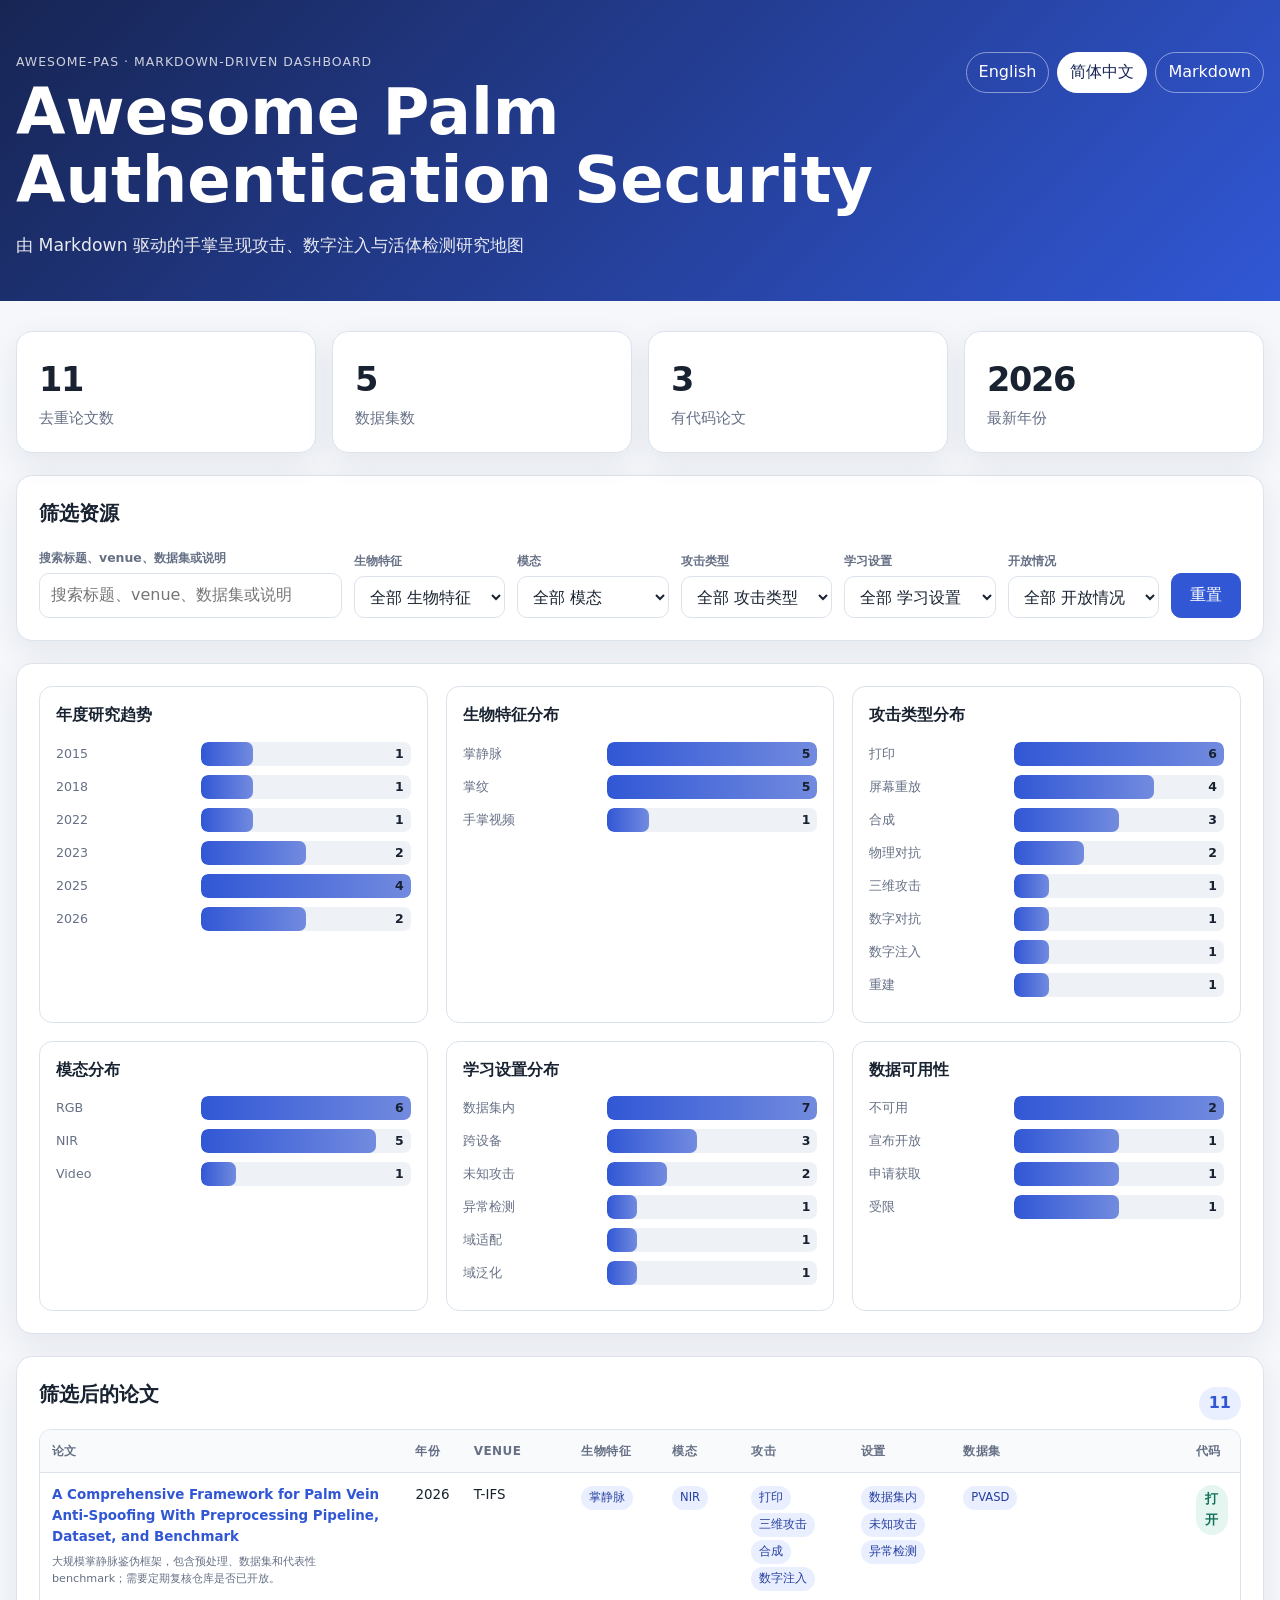
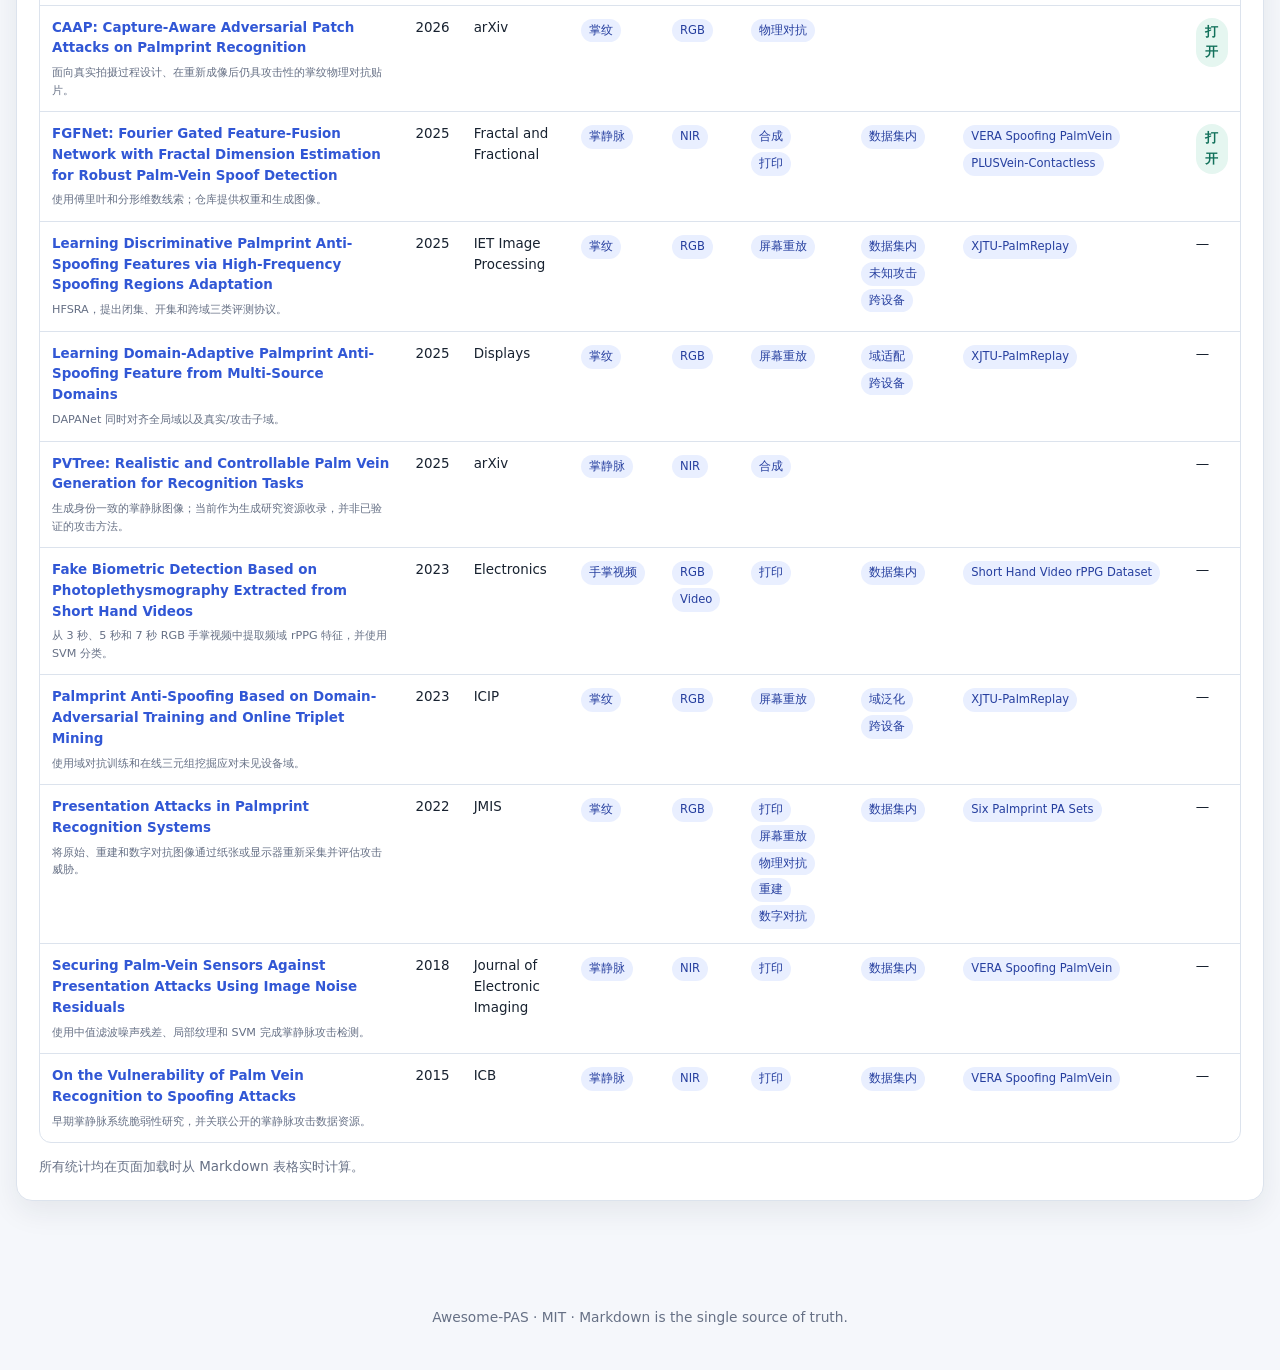
==== index.zh.html @ 5b6b5fd0 "init" ====
<!doctype html>
<html lang="zh-CN">
<head>
  <meta charset="utf-8">
  <meta name="viewport" content="width=device-width, initial-scale=1">
  <meta name="description" content="Awesome Palm Authentication Security insights dashboard">
  <title>Awesome Palm Authentication Security</title>
  <link rel="stylesheet" href="assets/style.css">
</head>
<body>
  <header class="site-header">
    <div class="container header-grid">
      <div>
        <p class="eyebrow">Awesome-PAS · Markdown-driven dashboard</p>
        <h1 id="site-title">Awesome Palm Authentication Security</h1>
        <p class="subtitle" id="site-subtitle"></p>
      </div>
      <nav class="lang-switch" aria-label="Language">
        <a href="index.html" class="">English</a>
        <a href="index.zh.html" class="active">简体中文</a>
        <a href="README.zh-CN.md">Markdown</a>
      </nav>
    </div>
  </header>

  <main class="container">
    <section id="loading" class="loading"><span id="loading-message">Loading…</span></section>
    <div id="dashboard" hidden>
      <section class="summary-grid" aria-label="Summary">
        <article class="stat-card"><span class="stat-value" id="count-papers">0</span><span class="stat-label" id="label-papers"></span></article>
        <article class="stat-card"><span class="stat-value" id="count-datasets">0</span><span class="stat-label" id="label-datasets"></span></article>
        <article class="stat-card"><span class="stat-value" id="count-code">0</span><span class="stat-label" id="label-code"></span></article>
        <article class="stat-card"><span class="stat-value" id="count-latest">—</span><span class="stat-label" id="label-latest"></span></article>
      </section>

      <section class="panel">
        <h2 id="filters-title"></h2>
        <div class="filters">
          <div class="field search-field"><label id="search-label" for="search"></label><input id="search" type="search"></div>
          <div class="field"><label id="trait-label" for="filter-trait"></label><select id="filter-trait"></select></div>
          <div class="field"><label id="modality-label" for="filter-modality"></label><select id="filter-modality"></select></div>
          <div class="field"><label id="attack-label" for="filter-attack"></label><select id="filter-attack"></select></div>
          <div class="field"><label id="setting-label" for="filter-setting"></label><select id="filter-setting"></select></div>
          <div class="field"><label id="availability-label" for="filter-availability"></label><select id="filter-availability"></select></div>
          <button type="button" id="reset-button"></button>
        </div>
      </section>

      <section class="panel">
        <div class="charts-grid">
          <article class="chart-card"><h3 id="year-chart-title"></h3><div id="chart-year"></div></article>
          <article class="chart-card"><h3 id="trait-chart-title"></h3><div id="chart-trait"></div></article>
          <article class="chart-card"><h3 id="attack-chart-title"></h3><div id="chart-attack"></div></article>
          <article class="chart-card"><h3 id="modality-chart-title"></h3><div id="chart-modality"></div></article>
          <article class="chart-card"><h3 id="setting-chart-title"></h3><div id="chart-setting"></div></article>
          <article class="chart-card"><h3 id="access-chart-title"></h3><div id="chart-access"></div></article>
        </div>
      </section>

      <section class="panel">
        <div class="results-heading"><h2 id="results-title"></h2><span class="count-badge" id="results-count">0</span></div>
        <div class="table-wrap">
          <table>
            <thead><tr>
              <th>论文</th><th>年份</th><th>Venue</th><th>生物特征</th><th>模态</th><th>攻击</th><th>设置</th><th>数据集</th><th>代码</th>
            </tr></thead>
            <tbody id="results-body"></tbody>
          </table>
        </div>
        <p class="note" id="markdown-note"></p>
      </section>
    </div>
  </main>

  <footer class="site-footer"><div class="container">Awesome-PAS · MIT · Markdown is the single source of truth.</div></footer>
  <script>window.AWESOME_PAS_LANG = "zh";</script>
  <script src="assets/config.js"></script>
  <script src="assets/markdown-parser.js"></script>
  <script src="assets/i18n.js"></script>
  <script src="assets/charts.js"></script>
  <script src="assets/app.js"></script>
</body>
</html>
---- assets/style.css ----
:root {
  --bg: #f5f7fb;
  --panel: #ffffff;
  --ink: #182230;
  --muted: #667085;
  --border: #dce3ed;
  --accent: #3157d5;
  --accent-soft: #e9efff;
  --success: #12715b;
  --shadow: 0 10px 30px rgba(24, 34, 48, 0.08);
}

* { box-sizing: border-box; }
body { margin: 0; background: var(--bg); color: var(--ink); font-family: Inter, ui-sans-serif, system-ui, -apple-system, BlinkMacSystemFont, "Segoe UI", "Noto Sans SC", sans-serif; line-height: 1.55; }
a { color: var(--accent); text-decoration: none; }
a:hover { text-decoration: underline; }
.container { width: min(1440px, calc(100% - 32px)); margin: 0 auto; }
.site-header { background: linear-gradient(135deg, #172554, #3157d5); color: white; padding: 52px 0 42px; }
.header-grid { display: flex; justify-content: space-between; gap: 24px; align-items: flex-start; }
.eyebrow { margin: 0 0 8px; opacity: .78; letter-spacing: .08em; text-transform: uppercase; font-size: .78rem; }
h1 { margin: 0; font-size: clamp(2rem, 5vw, 4rem); line-height: 1.05; max-width: 900px; }
.subtitle { margin: 18px 0 0; max-width: 820px; font-size: 1.08rem; opacity: .9; }
.lang-switch { display: flex; gap: 8px; flex-wrap: wrap; }
.lang-switch a { color: white; border: 1px solid rgba(255,255,255,.45); padding: 7px 12px; border-radius: 999px; }
.lang-switch a.active { background: white; color: #172554; }
main { padding: 30px 0 60px; }
.loading { background: var(--panel); border: 1px solid var(--border); border-radius: 16px; padding: 24px; box-shadow: var(--shadow); }
.loading.error { border-color: #f0a9a9; color: #8b1e1e; }
.summary-grid { display: grid; grid-template-columns: repeat(4, minmax(0, 1fr)); gap: 16px; margin-bottom: 22px; }
.stat-card, .panel { background: var(--panel); border: 1px solid var(--border); border-radius: 16px; box-shadow: var(--shadow); }
.stat-card { padding: 22px; }
.stat-value { display: block; font-size: 2.1rem; font-weight: 750; letter-spacing: -.04em; }
.stat-label { color: var(--muted); font-size: .92rem; }
.panel { padding: 22px; margin-bottom: 22px; }
.panel h2 { margin: 0 0 18px; font-size: 1.28rem; }
.filters { display: grid; grid-template-columns: 2fr repeat(5, minmax(130px, 1fr)) auto; gap: 12px; align-items: end; }
.field label { display: block; font-size: .78rem; color: var(--muted); margin-bottom: 6px; font-weight: 650; }
input, select, button { width: 100%; min-height: 42px; border: 1px solid var(--border); border-radius: 10px; background: white; color: var(--ink); padding: 9px 11px; font: inherit; }
button { cursor: pointer; width: auto; background: var(--accent); color: white; border-color: var(--accent); padding-inline: 18px; }
button:hover { filter: brightness(.95); }
.charts-grid { display: grid; grid-template-columns: repeat(3, minmax(0, 1fr)); gap: 18px; }
.chart-card { border: 1px solid var(--border); border-radius: 13px; padding: 16px; min-height: 240px; }
.chart-card h3 { margin: 0 0 14px; font-size: .98rem; }
.bar-row { display: grid; grid-template-columns: minmax(90px, 38%) 1fr; gap: 10px; align-items: center; margin: 9px 0; }
.bar-label { font-size: .79rem; color: var(--muted); overflow: hidden; text-overflow: ellipsis; white-space: nowrap; }
.bar-track { height: 24px; background: #eef2f7; border-radius: 7px; position: relative; overflow: hidden; }
.bar-fill { height: 100%; border-radius: inherit; background: linear-gradient(90deg, #3157d5, #728bdf); }
.bar-count { position: absolute; right: 7px; top: 2px; font-size: .78rem; font-weight: 700; color: var(--ink); }
.results-heading { display: flex; align-items: center; justify-content: space-between; gap: 16px; }
.count-badge { background: var(--accent-soft); color: var(--accent); font-weight: 750; padding: 4px 10px; border-radius: 999px; }
.table-wrap { overflow-x: auto; border: 1px solid var(--border); border-radius: 12px; }
table { border-collapse: collapse; width: 100%; min-width: 1160px; }
th, td { border-bottom: 1px solid var(--border); padding: 12px; vertical-align: top; text-align: left; font-size: .84rem; }
th { background: #f8fafc; color: var(--muted); font-size: .75rem; text-transform: uppercase; letter-spacing: .04em; position: sticky; top: 0; }
tr:last-child td { border-bottom: 0; }
.paper-title { min-width: 310px; font-weight: 650; }
.paper-title small { display: block; color: var(--muted); font-weight: 400; margin-top: 5px; }
.chip { display: inline-block; background: var(--accent-soft); color: #263f9f; border-radius: 999px; padding: 3px 8px; margin: 1px 3px 2px 0; white-space: nowrap; font-size: .72rem; }
.code-link { display: inline-block; background: #e5f6f0; color: var(--success); padding: 4px 9px; border-radius: 999px; font-weight: 700; }
.empty { text-align: center; padding: 36px; color: var(--muted); }
.note { color: var(--muted); font-size: .84rem; margin: 14px 0 0; }
.site-footer { color: var(--muted); padding: 24px 0 42px; text-align: center; font-size: .86rem; }

@media (max-width: 1100px) {
  .summary-grid { grid-template-columns: repeat(2, 1fr); }
  .filters { grid-template-columns: repeat(3, 1fr); }
  .field.search-field { grid-column: 1 / -1; }
  .charts-grid { grid-template-columns: repeat(2, 1fr); }
}
@media (max-width: 700px) {
  .container { width: min(100% - 20px, 1440px); }
  .header-grid { flex-direction: column; }
  .summary-grid, .charts-grid, .filters { grid-template-columns: 1fr; }
  .panel { padding: 15px; }
}
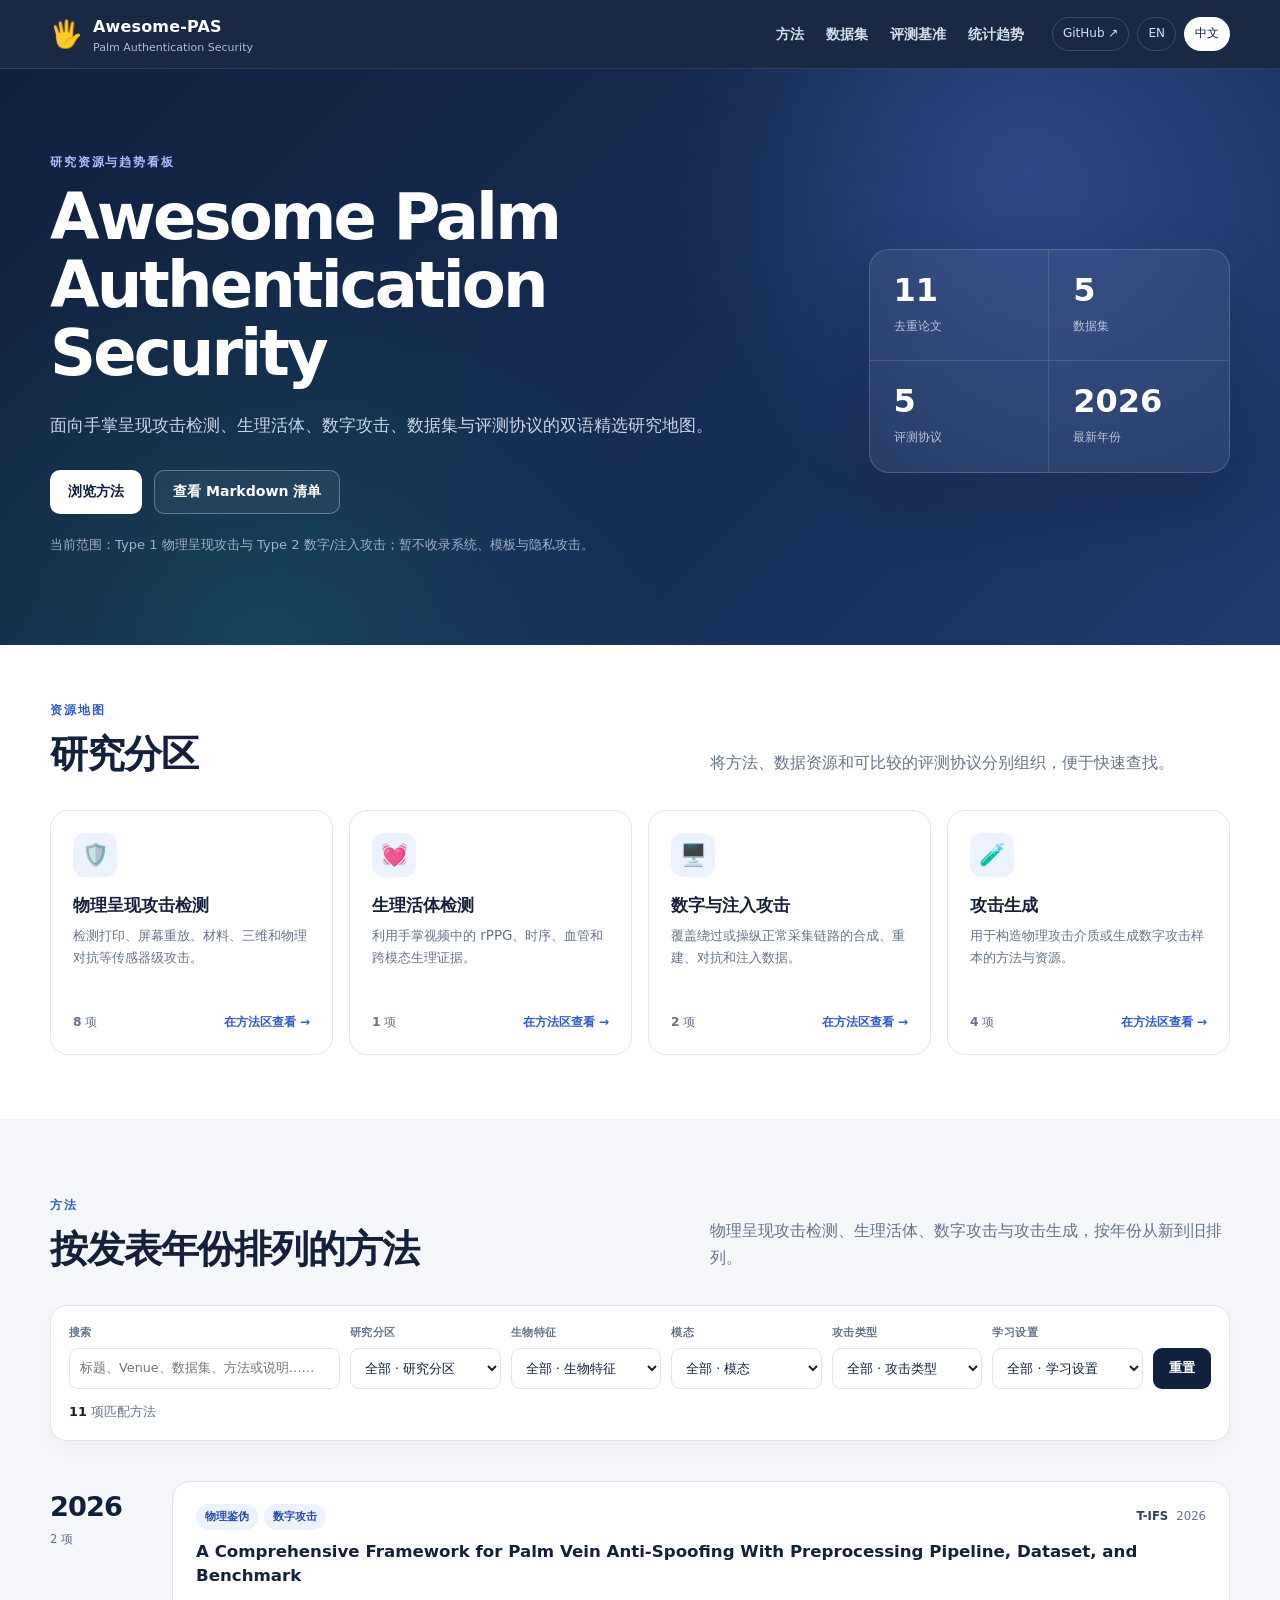
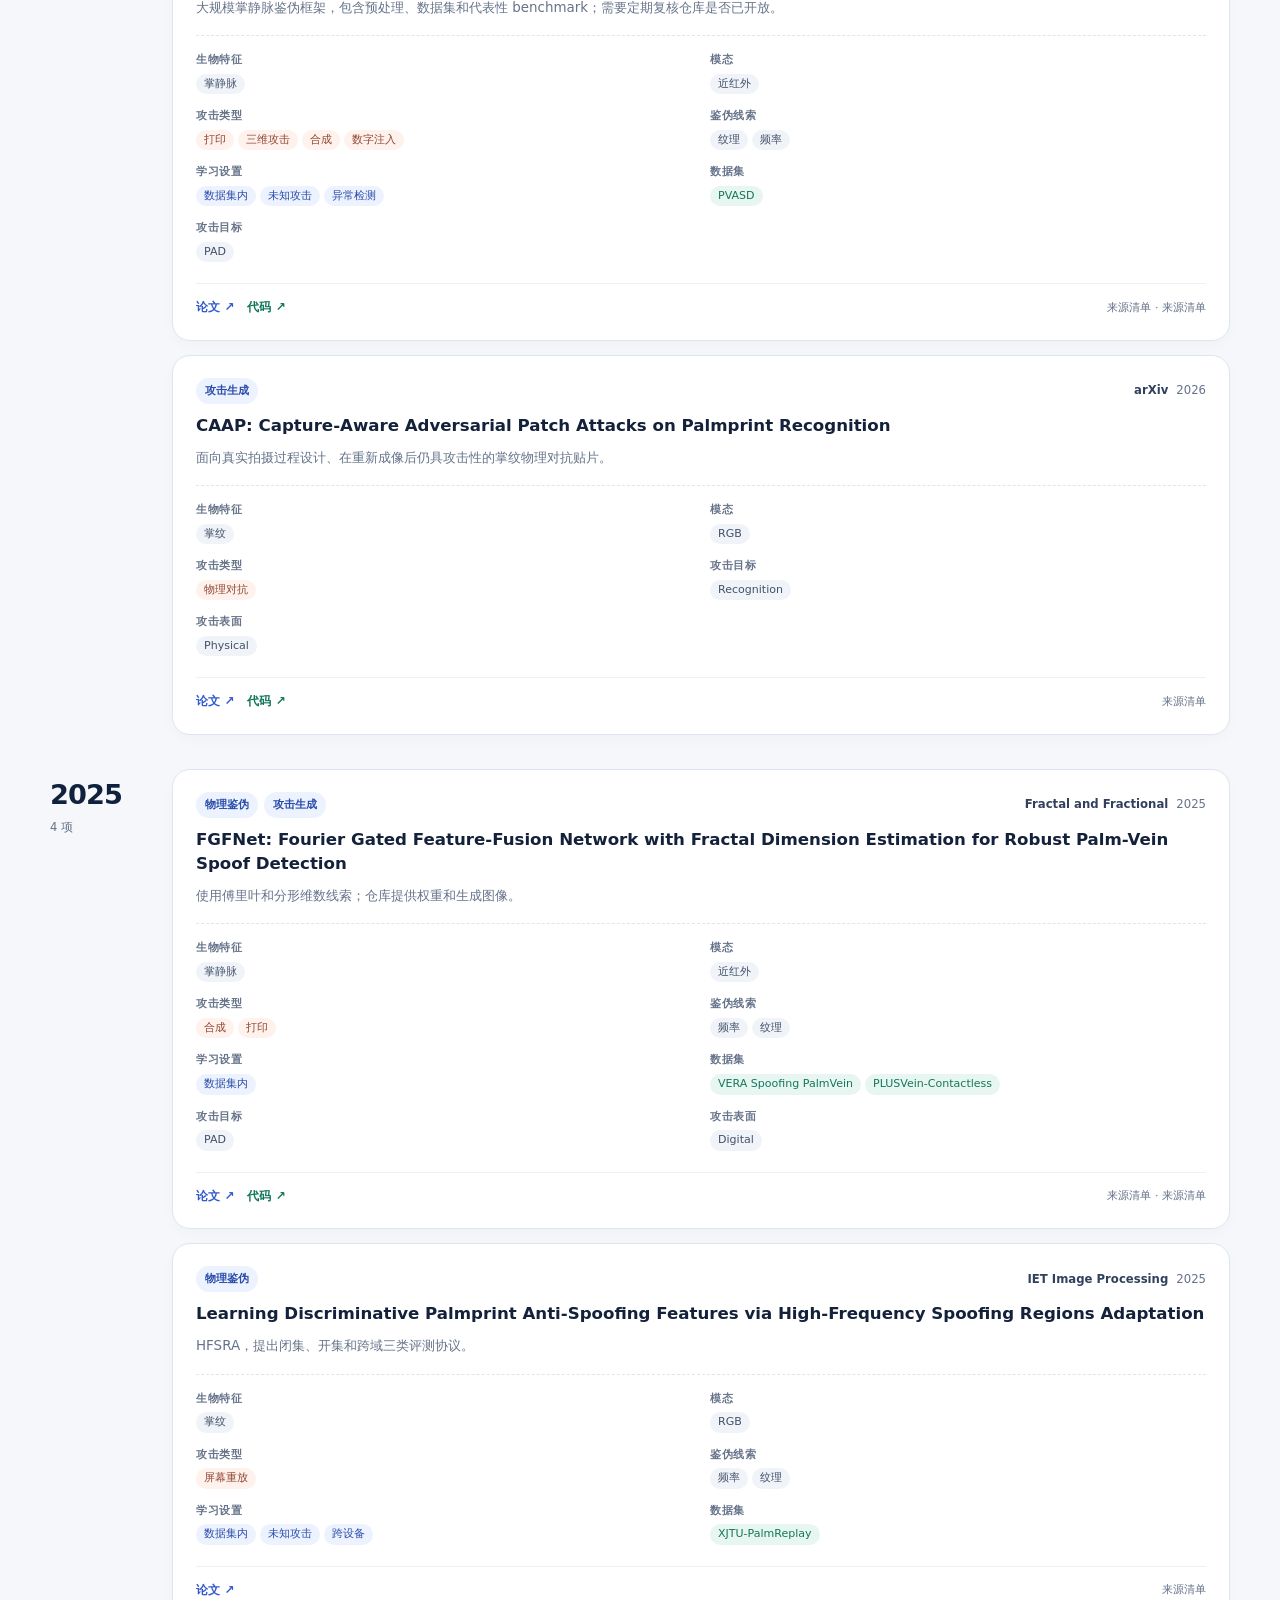
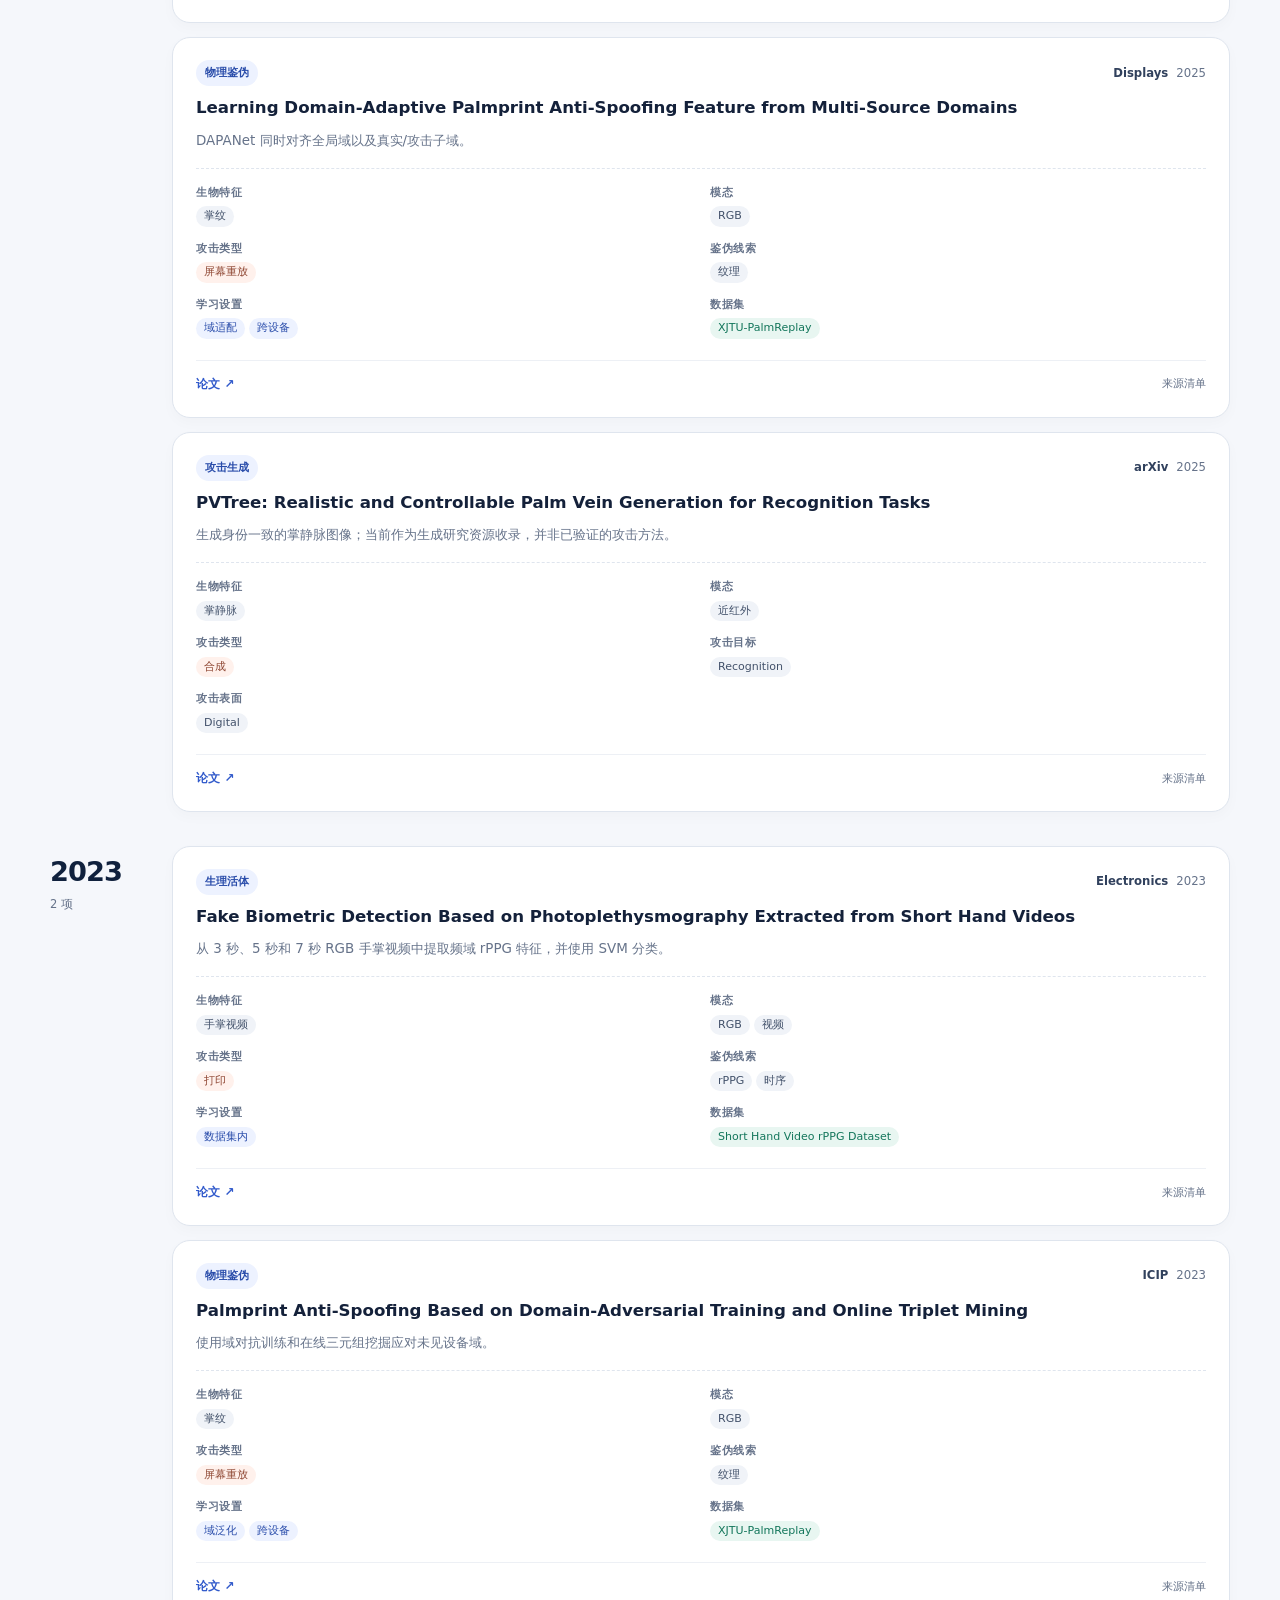
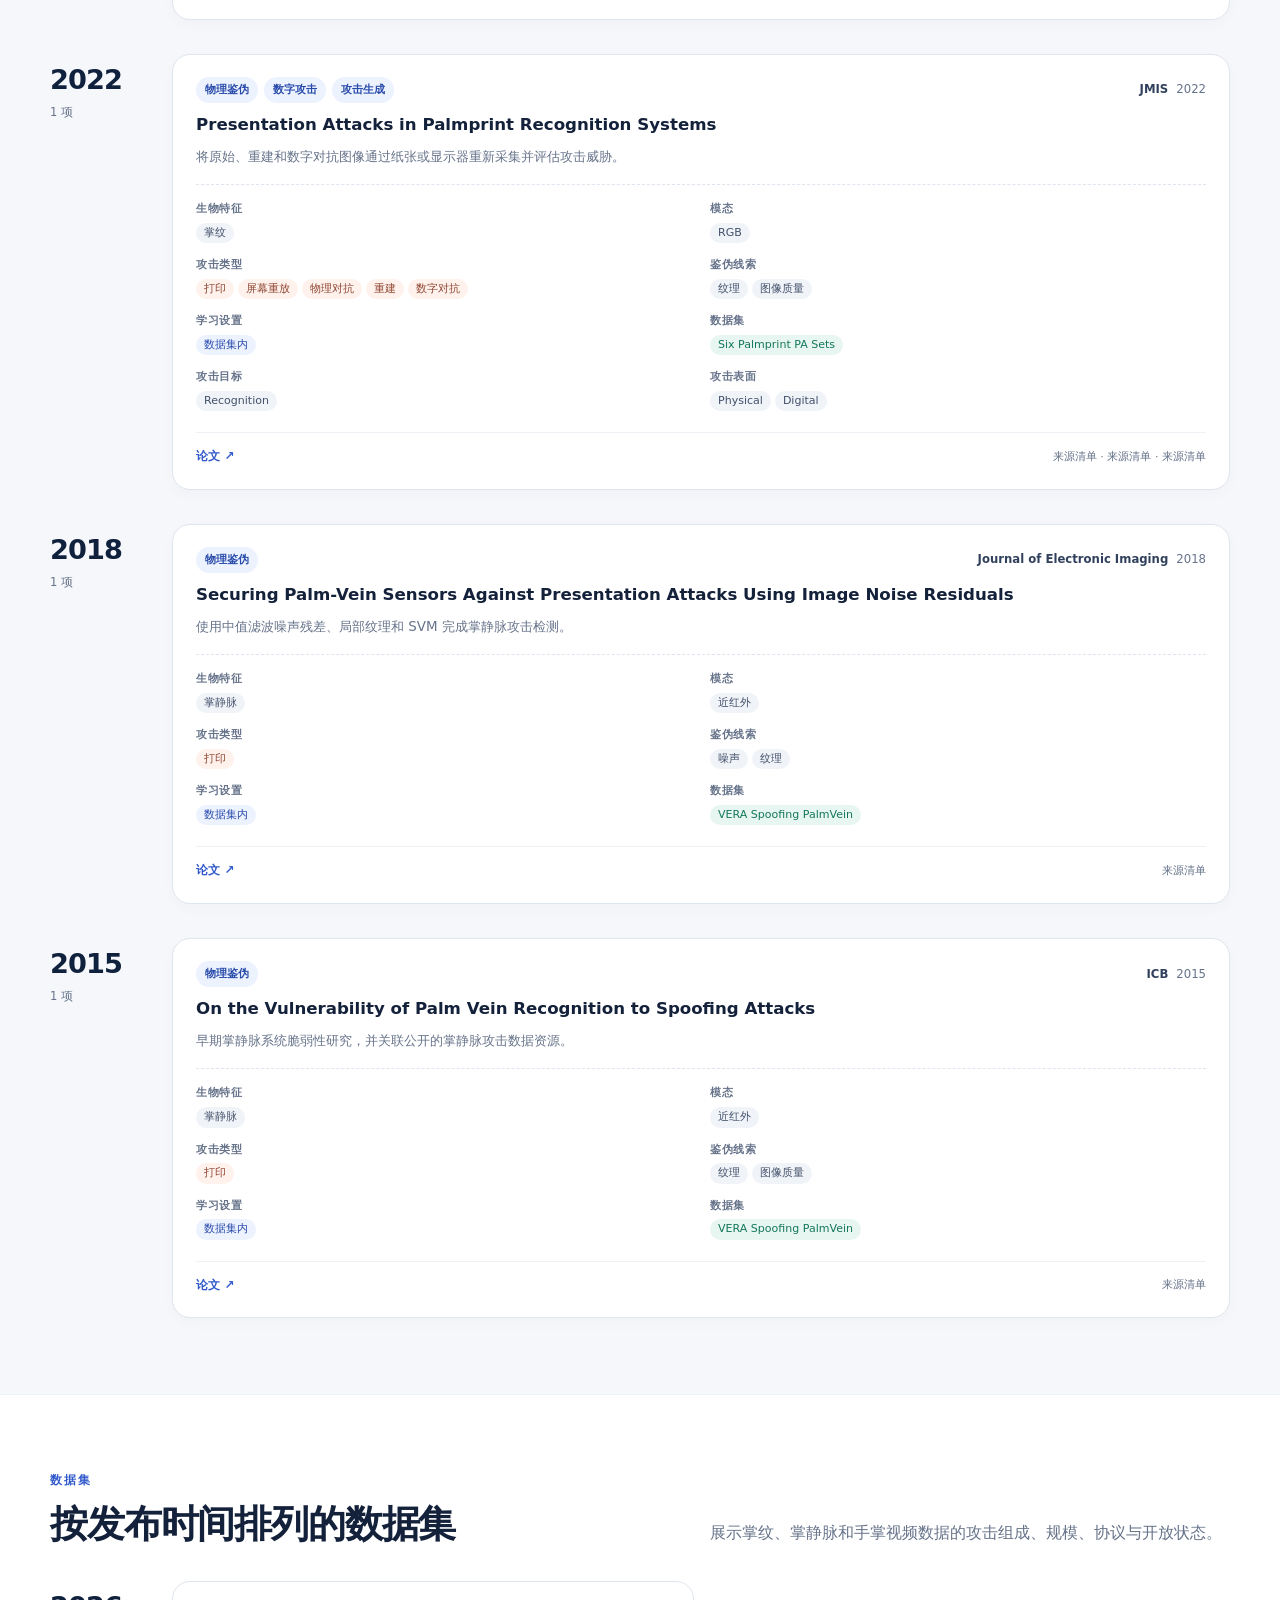
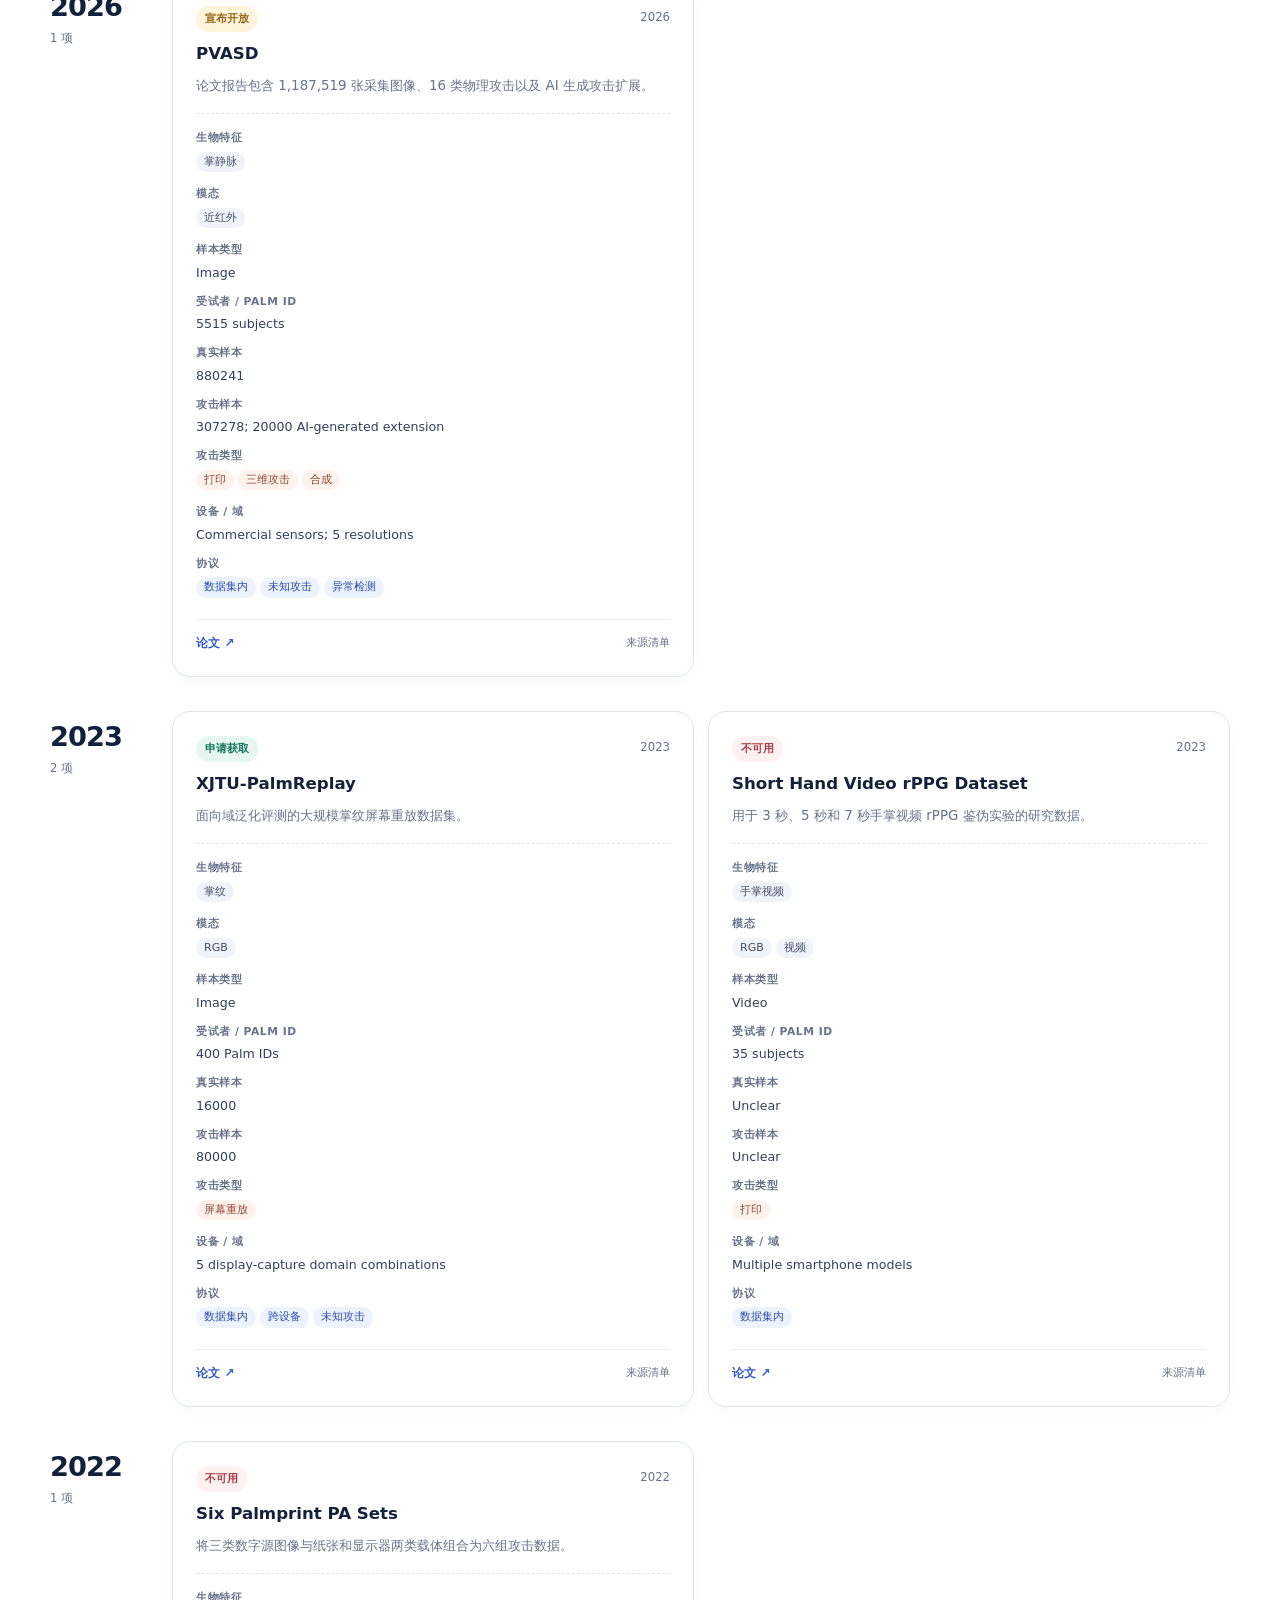
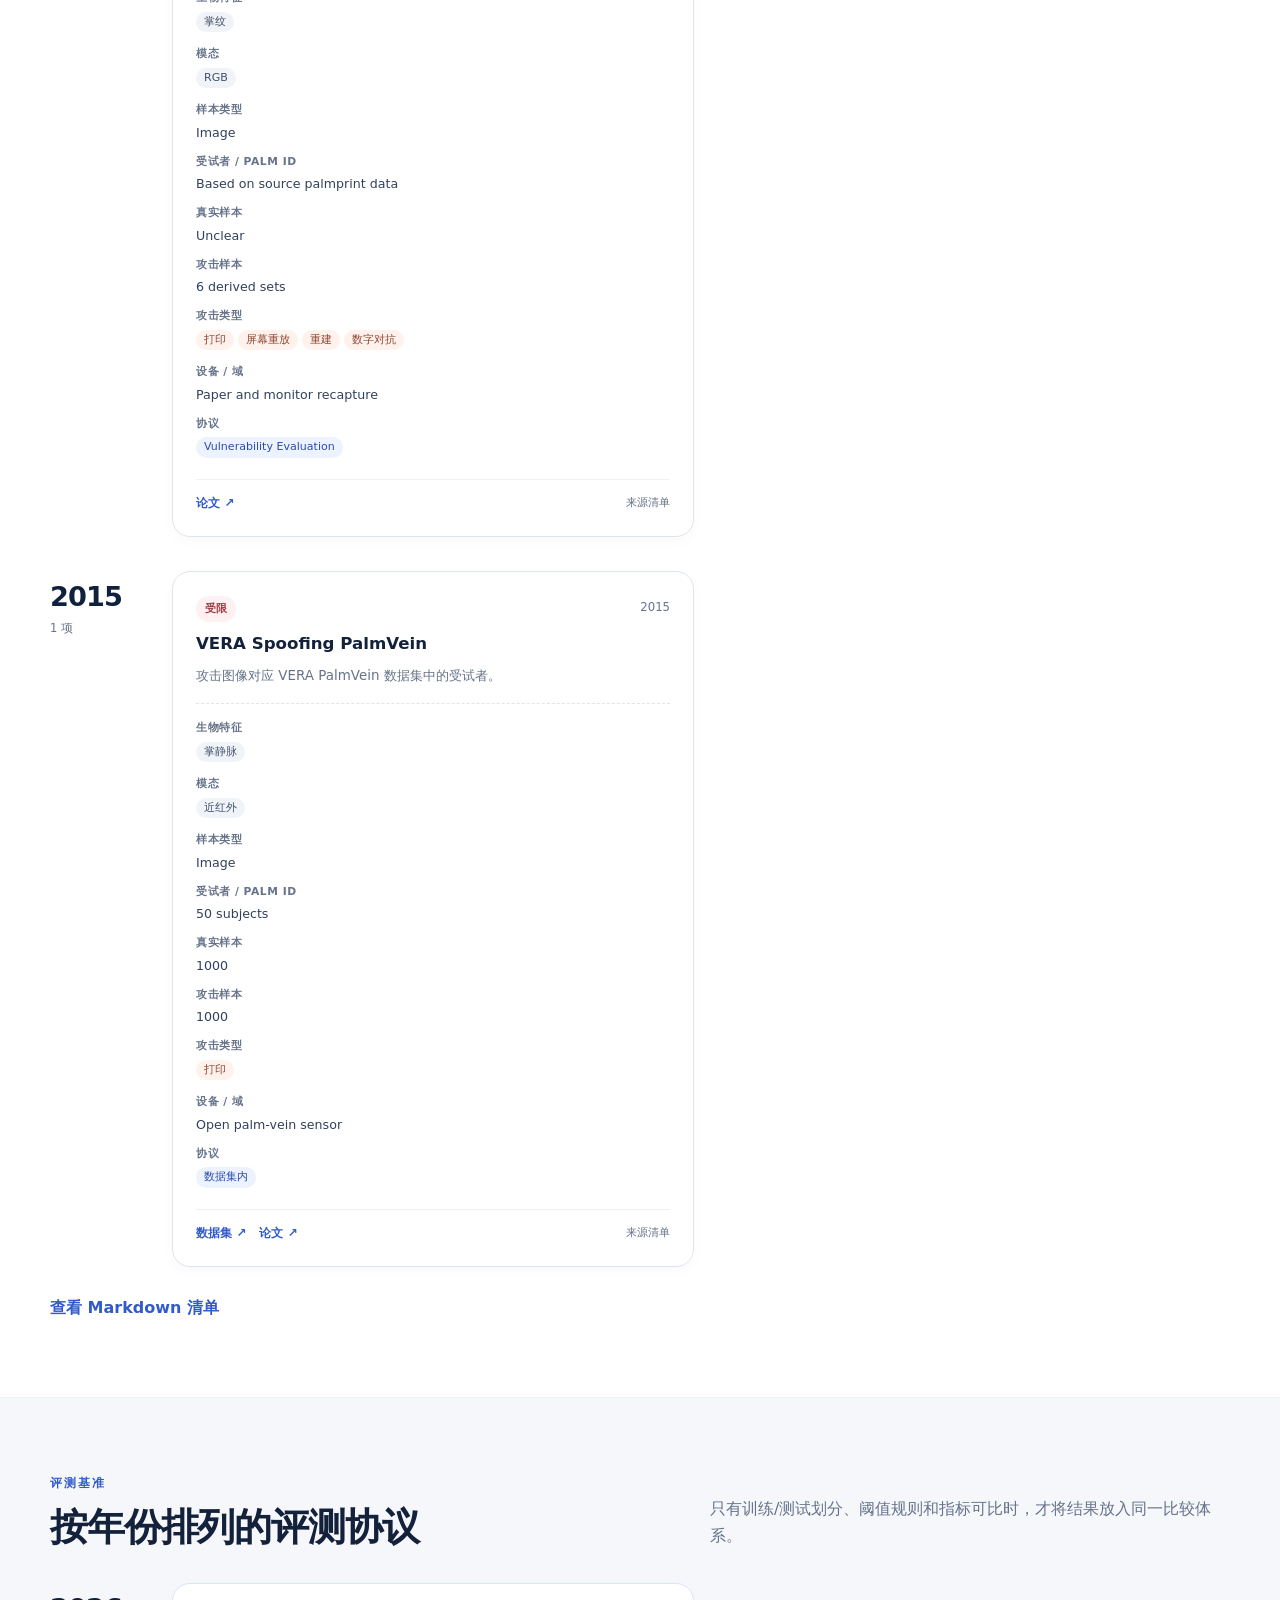
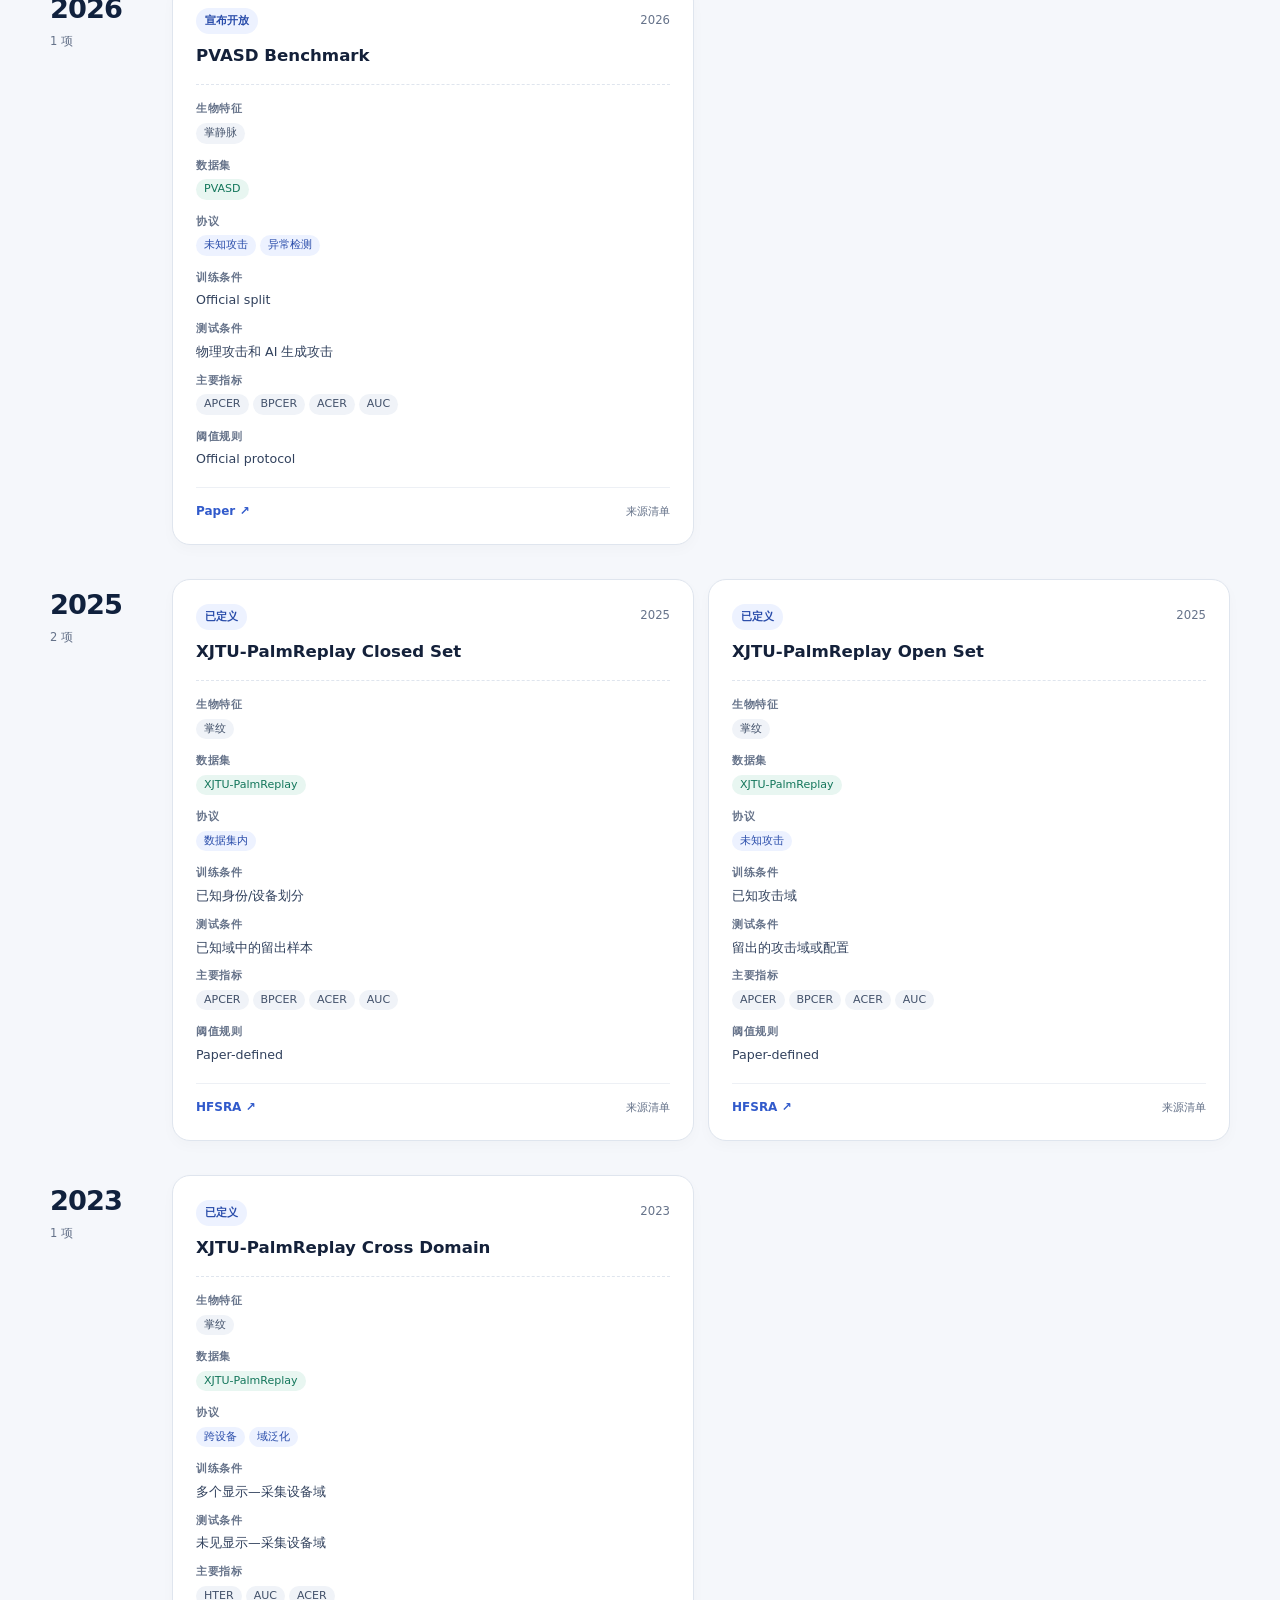
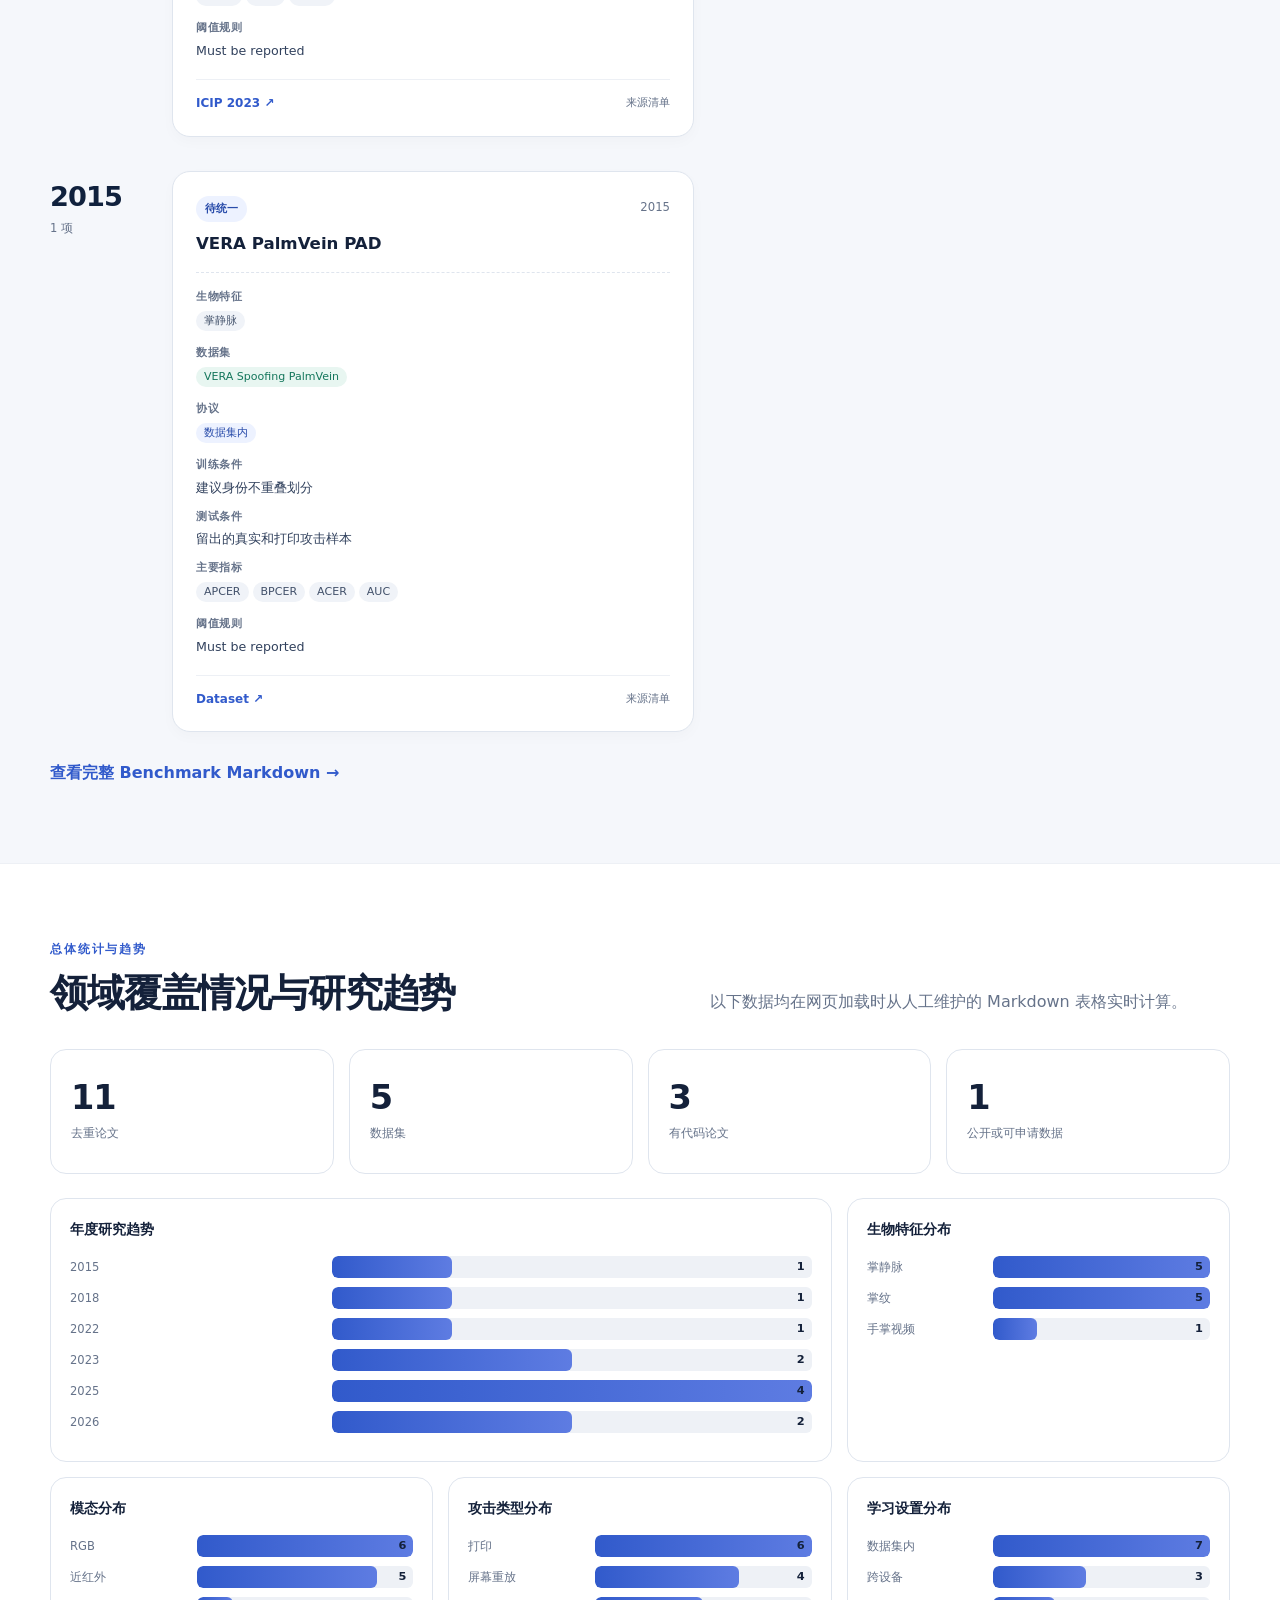
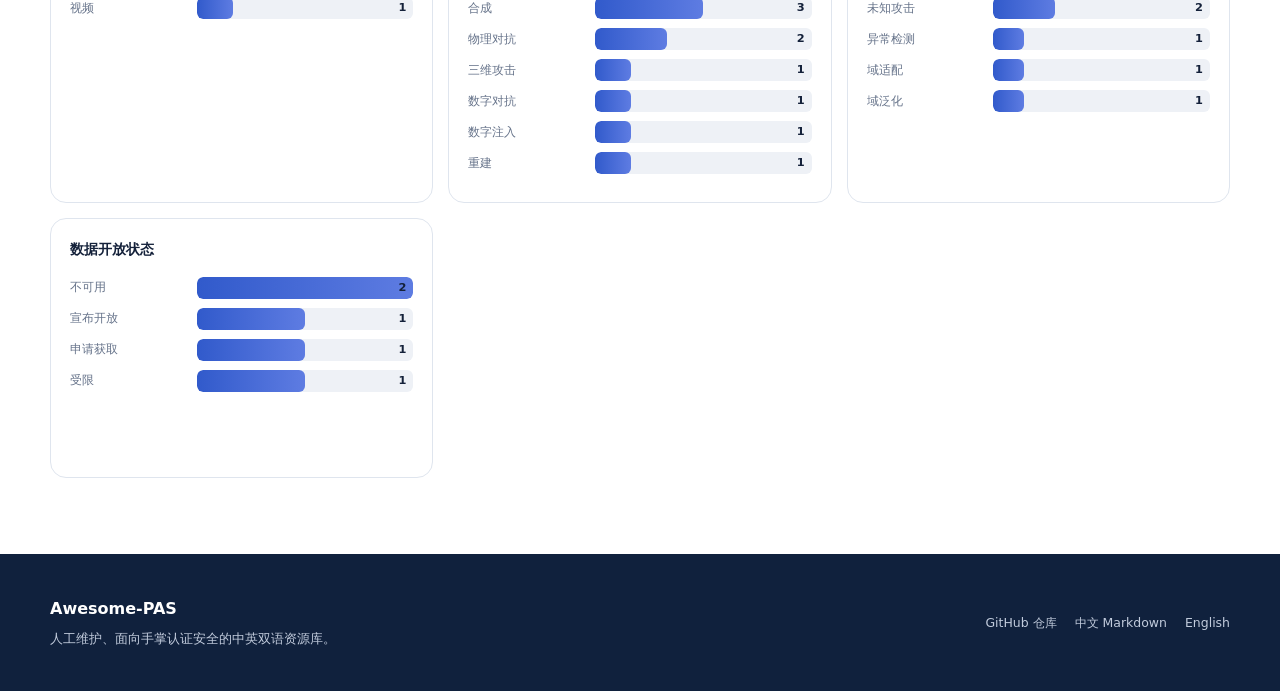
==== commit 1c6c2c38: "update 26.07.19" ====
--- a/index.zh.html
+++ b/index.zh.html
@@ -3,76 +3,147 @@
 <head>
   <meta charset="utf-8">
   <meta name="viewport" content="width=device-width, initial-scale=1">
-  <meta name="description" content="Awesome Palm Authentication Security insights dashboard">
+  <meta name="description" content="Awesome Palm Authentication Security: methods, datasets, benchmarks, statistics and research trends">
   <title>Awesome Palm Authentication Security</title>
   <link rel="stylesheet" href="assets/style.css">
 </head>
 <body>
-  <header class="site-header">
-    <div class="container header-grid">
-      <div>
-        <p class="eyebrow">Awesome-PAS · Markdown-driven dashboard</p>
-        <h1 id="site-title">Awesome Palm Authentication Security</h1>
-        <p class="subtitle" id="site-subtitle"></p>
+  <header class="topbar">
+    <div class="container topbar-inner">
+      <a class="brand" href="#top" aria-label="Awesome-PAS home">
+        <span class="brand-mark">🖐️</span>
+        <span><strong>Awesome-PAS</strong><small>Palm Authentication Security</small></span>
+      </a>
+      <nav class="main-nav" aria-label="Primary navigation">
+        <a href="#methods" data-i18n="navMethods">Methods</a>
+        <a href="#datasets" data-i18n="navDatasets">Datasets</a>
+        <a href="#benchmarks" data-i18n="navBenchmarks">Benchmarks</a>
+        <a href="#statistics" data-i18n="navStatistics">Statistics</a>
+      </nav>
+      <div class="header-actions">
+        <a class="icon-link" href="https://github.com/murInJ/Awesome-PAS" target="_blank" rel="noreferrer">GitHub ↗</a>
+        <a class="lang-link" href="index.html">EN</a>
+        <a class="lang-link active" href="index.zh.html">中文</a>
       </div>
-      <nav class="lang-switch" aria-label="Language">
-        <a href="index.html" class="">English</a>
-        <a href="index.zh.html" class="active">简体中文</a>
-        <a href="README.zh-CN.md">Markdown</a>
-      </nav>
     </div>
   </header>
 
-  <main class="container">
-    <section id="loading" class="loading"><span id="loading-message">Loading…</span></section>
+  <main id="top">
+    <section class="hero">
+      <div class="container hero-grid">
+        <div>
+          <p class="eyebrow">研究资源与趋势看板</p>
+          <h1 id="site-title">Awesome Palm Authentication Security</h1>
+          <p class="hero-lead" id="site-subtitle"></p>
+          <div class="hero-actions">
+            <a class="button primary" href="#methods" data-i18n="browseMethods">Browse methods</a>
+            <a class="button secondary" href="README.zh-CN.md" data-i18n="readMarkdown">Read the Markdown list</a>
+          </div>
+          <p class="scope-note" id="scope-note"></p>
+        </div>
+        <div class="hero-summary" aria-label="Collection summary">
+          <article><strong id="hero-paper-count">0</strong><span data-i18n="papers">Unique papers</span></article>
+          <article><strong id="hero-dataset-count">0</strong><span data-i18n="datasets">Datasets</span></article>
+          <article><strong id="hero-benchmark-count">0</strong><span data-i18n="benchmarks">Benchmarks</span></article>
+          <article><strong id="hero-latest-year">—</strong><span data-i18n="latest">Latest year</span></article>
+        </div>
+      </div>
+    </section>
+
+    <section id="loading" class="container loading"><span id="loading-message">Loading…</span></section>
     <div id="dashboard" hidden>
-      <section class="summary-grid" aria-label="Summary">
-        <article class="stat-card"><span class="stat-value" id="count-papers">0</span><span class="stat-label" id="label-papers"></span></article>
-        <article class="stat-card"><span class="stat-value" id="count-datasets">0</span><span class="stat-label" id="label-datasets"></span></article>
-        <article class="stat-card"><span class="stat-value" id="count-code">0</span><span class="stat-label" id="label-code"></span></article>
-        <article class="stat-card"><span class="stat-value" id="count-latest">—</span><span class="stat-label" id="label-latest"></span></article>
-      </section>
+    <section class="section section-intro anchor-section" id="collections">
+      <div class="container">
+        <div class="section-heading">
+          <div><p class="section-kicker" data-i18n="collectionMapKicker">Collection map</p><h2 data-i18n="collectionMap">Research areas</h2></div>
+          <p data-i18n="collectionMapDesc"></p>
+        </div>
+        <div id="collection-grid" class="collection-grid"></div>
+      </div>
+    </section>
 
-      <section class="panel">
-        <h2 id="filters-title"></h2>
-        <div class="filters">
-          <div class="field search-field"><label id="search-label" for="search"></label><input id="search" type="search"></div>
-          <div class="field"><label id="trait-label" for="filter-trait"></label><select id="filter-trait"></select></div>
-          <div class="field"><label id="modality-label" for="filter-modality"></label><select id="filter-modality"></select></div>
-          <div class="field"><label id="attack-label" for="filter-attack"></label><select id="filter-attack"></select></div>
-          <div class="field"><label id="setting-label" for="filter-setting"></label><select id="filter-setting"></select></div>
-          <div class="field"><label id="availability-label" for="filter-availability"></label><select id="filter-availability"></select></div>
-          <button type="button" id="reset-button"></button>
+    <section class="section section-alt anchor-section" id="methods">
+      <div class="container">
+        <div class="section-heading">
+          <div><p class="section-kicker" data-i18n="methodsKicker">Methods</p><h2 data-i18n="methodsTitle">Methods by publication year</h2></div>
+          <p data-i18n="methodsDesc"></p>
         </div>
-      </section>
+        <div class="filter-panel">
+          <div class="filter-row">
+            <label class="search-box"><span data-i18n="search">Search</span><input id="search" type="search" autocomplete="off"></label>
+            <label><span data-i18n="collection">Collection</span><select id="filter-collection"></select></label>
+            <label><span data-i18n="trait">Trait</span><select id="filter-trait"></select></label>
+            <label><span data-i18n="modality">Modality</span><select id="filter-modality"></select></label>
+            <label><span data-i18n="attack">Attack</span><select id="filter-attack"></select></label>
+            <label><span data-i18n="setting">Setting</span><select id="filter-setting"></select></label>
+            <button type="button" id="reset-button" data-i18n="reset">Reset</button>
+          </div>
+          <div class="results-meta"><span id="method-result-count">0</span> <span data-i18n="matchingMethods">matching methods</span></div>
+        </div>
+        <div id="methods-timeline" class="timeline"></div>
+        <div id="methods-empty" class="empty-state" hidden data-i18n="noResults">No methods match the current filters.</div>
+      </div>
+    </section>
 
-      <section class="panel">
+    <section class="section anchor-section" id="datasets">
+      <div class="container">
+        <div class="section-heading">
+          <div><p class="section-kicker" data-i18n="datasetsKicker">Datasets</p><h2 data-i18n="datasetsTitle">Datasets by release year</h2></div>
+          <p data-i18n="datasetsDesc"></p>
+        </div>
+        <div id="datasets-timeline" class="timeline"></div>
+        <a class="text-link" href="Datasets/README.zh-CN.md" data-i18n="readMarkdown">Read the Markdown list</a>
+      </div>
+    </section>
+
+    <section class="section section-alt anchor-section" id="benchmarks">
+      <div class="container">
+        <div class="section-heading">
+          <div><p class="section-kicker" data-i18n="benchmarksKicker">Benchmarks</p><h2 data-i18n="benchmarksTitle">Benchmark protocols by year</h2></div>
+          <p data-i18n="benchmarksDesc"></p>
+        </div>
+        <div id="benchmarks-timeline" class="timeline"></div>
+        <a class="text-link" href="Benchmarks/README.zh-CN.md" data-i18n="openBenchmarkMarkdown">Open complete benchmark Markdown →</a>
+      </div>
+    </section>
+
+    <section class="section anchor-section" id="statistics">
+      <div class="container">
+        <div class="section-heading">
+          <div><p class="section-kicker" data-i18n="statisticsKicker">Statistics & trends</p><h2 data-i18n="statisticsTitle">Overall coverage and research trends</h2></div>
+          <p data-i18n="statisticsDesc"></p>
+        </div>
+        <div class="summary-grid">
+          <article class="stat-card"><span id="count-papers">0</span><small data-i18n="papers">Unique papers</small></article>
+          <article class="stat-card"><span id="count-datasets">0</span><small data-i18n="datasets">Datasets</small></article>
+          <article class="stat-card"><span id="count-code">0</span><small data-i18n="code">Papers with code</small></article>
+          <article class="stat-card"><span id="count-public-data">0</span><small data-i18n="accessibleDatasets">Public or request datasets</small></article>
+        </div>
         <div class="charts-grid">
-          <article class="chart-card"><h3 id="year-chart-title"></h3><div id="chart-year"></div></article>
-          <article class="chart-card"><h3 id="trait-chart-title"></h3><div id="chart-trait"></div></article>
-          <article class="chart-card"><h3 id="attack-chart-title"></h3><div id="chart-attack"></div></article>
-          <article class="chart-card"><h3 id="modality-chart-title"></h3><div id="chart-modality"></div></article>
-          <article class="chart-card"><h3 id="setting-chart-title"></h3><div id="chart-setting"></div></article>
-          <article class="chart-card"><h3 id="access-chart-title"></h3><div id="chart-access"></div></article>
+          <article class="chart-card wide"><h3 data-i18n="yearChart">Research by year</h3><div id="chart-year"></div></article>
+          <article class="chart-card"><h3 data-i18n="traitChart">Biometric trait</h3><div id="chart-trait"></div></article>
+          <article class="chart-card"><h3 data-i18n="modalityChart">Modalities</h3><div id="chart-modality"></div></article>
+          <article class="chart-card"><h3 data-i18n="attackChart">Attack types</h3><div id="chart-attack"></div></article>
+          <article class="chart-card"><h3 data-i18n="settingChart">Learning settings</h3><div id="chart-setting"></div></article>
+          <article class="chart-card"><h3 data-i18n="accessChart">Dataset access</h3><div id="chart-access"></div></article>
         </div>
-      </section>
+      </div>
+    </section>
 
-      <section class="panel">
-        <div class="results-heading"><h2 id="results-title"></h2><span class="count-badge" id="results-count">0</span></div>
-        <div class="table-wrap">
-          <table>
-            <thead><tr>
-              <th>论文</th><th>年份</th><th>Venue</th><th>生物特征</th><th>模态</th><th>攻击</th><th>设置</th><th>数据集</th><th>代码</th>
-            </tr></thead>
-            <tbody id="results-body"></tbody>
-          </table>
-        </div>
-        <p class="note" id="markdown-note"></p>
-      </section>
     </div>
   </main>
 
-  <footer class="site-footer"><div class="container">Awesome-PAS · MIT · Markdown is the single source of truth.</div></footer>
+  <footer class="site-footer">
+    <div class="container footer-grid">
+      <div><strong>Awesome-PAS</strong><p data-i18n="footerDesc"></p></div>
+      <div class="footer-links">
+        <a href="https://github.com/murInJ/Awesome-PAS" target="_blank" rel="noreferrer">GitHub 仓库</a>
+        <a href="README.zh-CN.md">中文 Markdown</a>
+        <a href="index.html">English</a>
+      </div>
+    </div>
+  </footer>
+
   <script>window.AWESOME_PAS_LANG = "zh";</script>
   <script src="assets/config.js"></script>
   <script src="assets/markdown-parser.js"></script>
--- a/assets/style.css
+++ b/assets/style.css
@@ -1,75 +1,212 @@
 :root {
-  --bg: #f5f7fb;
-  --panel: #ffffff;
-  --ink: #182230;
-  --muted: #667085;
-  --border: #dce3ed;
-  --accent: #3157d5;
-  --accent-soft: #e9efff;
-  --success: #12715b;
-  --shadow: 0 10px 30px rgba(24, 34, 48, 0.08);
+  --ink: #14213a;
+  --ink-2: #31415d;
+  --muted: #66738a;
+  --line: #dfe5ee;
+  --surface: #ffffff;
+  --surface-alt: #f5f7fb;
+  --navy: #10213d;
+  --accent: #315acb;
+  --accent-2: #5e7ce2;
+  --accent-soft: #edf2ff;
+  --green: #13765b;
+  --green-soft: #e8f6f1;
+  --amber: #956313;
+  --amber-soft: #fff5dc;
+  --red: #a43c45;
+  --red-soft: #fff0f1;
+  --shadow: 0 14px 35px rgba(20, 33, 58, .08);
+  --radius: 18px;
 }
 
 * { box-sizing: border-box; }
-body { margin: 0; background: var(--bg); color: var(--ink); font-family: Inter, ui-sans-serif, system-ui, -apple-system, BlinkMacSystemFont, "Segoe UI", "Noto Sans SC", sans-serif; line-height: 1.55; }
+html { scroll-behavior: smooth; scroll-padding-top: 78px; }
+body {
+  margin: 0;
+  color: var(--ink);
+  background: var(--surface);
+  font-family: Inter, ui-sans-serif, system-ui, -apple-system, BlinkMacSystemFont, "Segoe UI", "PingFang SC", "Microsoft YaHei", sans-serif;
+  line-height: 1.65;
+}
 a { color: var(--accent); text-decoration: none; }
 a:hover { text-decoration: underline; }
-.container { width: min(1440px, calc(100% - 32px)); margin: 0 auto; }
-.site-header { background: linear-gradient(135deg, #172554, #3157d5); color: white; padding: 52px 0 42px; }
-.header-grid { display: flex; justify-content: space-between; gap: 24px; align-items: flex-start; }
-.eyebrow { margin: 0 0 8px; opacity: .78; letter-spacing: .08em; text-transform: uppercase; font-size: .78rem; }
-h1 { margin: 0; font-size: clamp(2rem, 5vw, 4rem); line-height: 1.05; max-width: 900px; }
-.subtitle { margin: 18px 0 0; max-width: 820px; font-size: 1.08rem; opacity: .9; }
-.lang-switch { display: flex; gap: 8px; flex-wrap: wrap; }
-.lang-switch a { color: white; border: 1px solid rgba(255,255,255,.45); padding: 7px 12px; border-radius: 999px; }
-.lang-switch a.active { background: white; color: #172554; }
-main { padding: 30px 0 60px; }
-.loading { background: var(--panel); border: 1px solid var(--border); border-radius: 16px; padding: 24px; box-shadow: var(--shadow); }
-.loading.error { border-color: #f0a9a9; color: #8b1e1e; }
-.summary-grid { display: grid; grid-template-columns: repeat(4, minmax(0, 1fr)); gap: 16px; margin-bottom: 22px; }
-.stat-card, .panel { background: var(--panel); border: 1px solid var(--border); border-radius: 16px; box-shadow: var(--shadow); }
-.stat-card { padding: 22px; }
-.stat-value { display: block; font-size: 2.1rem; font-weight: 750; letter-spacing: -.04em; }
-.stat-label { color: var(--muted); font-size: .92rem; }
-.panel { padding: 22px; margin-bottom: 22px; }
-.panel h2 { margin: 0 0 18px; font-size: 1.28rem; }
-.filters { display: grid; grid-template-columns: 2fr repeat(5, minmax(130px, 1fr)) auto; gap: 12px; align-items: end; }
-.field label { display: block; font-size: .78rem; color: var(--muted); margin-bottom: 6px; font-weight: 650; }
-input, select, button { width: 100%; min-height: 42px; border: 1px solid var(--border); border-radius: 10px; background: white; color: var(--ink); padding: 9px 11px; font: inherit; }
-button { cursor: pointer; width: auto; background: var(--accent); color: white; border-color: var(--accent); padding-inline: 18px; }
-button:hover { filter: brightness(.95); }
-.charts-grid { display: grid; grid-template-columns: repeat(3, minmax(0, 1fr)); gap: 18px; }
-.chart-card { border: 1px solid var(--border); border-radius: 13px; padding: 16px; min-height: 240px; }
-.chart-card h3 { margin: 0 0 14px; font-size: .98rem; }
-.bar-row { display: grid; grid-template-columns: minmax(90px, 38%) 1fr; gap: 10px; align-items: center; margin: 9px 0; }
-.bar-label { font-size: .79rem; color: var(--muted); overflow: hidden; text-overflow: ellipsis; white-space: nowrap; }
-.bar-track { height: 24px; background: #eef2f7; border-radius: 7px; position: relative; overflow: hidden; }
-.bar-fill { height: 100%; border-radius: inherit; background: linear-gradient(90deg, #3157d5, #728bdf); }
-.bar-count { position: absolute; right: 7px; top: 2px; font-size: .78rem; font-weight: 700; color: var(--ink); }
-.results-heading { display: flex; align-items: center; justify-content: space-between; gap: 16px; }
-.count-badge { background: var(--accent-soft); color: var(--accent); font-weight: 750; padding: 4px 10px; border-radius: 999px; }
-.table-wrap { overflow-x: auto; border: 1px solid var(--border); border-radius: 12px; }
-table { border-collapse: collapse; width: 100%; min-width: 1160px; }
-th, td { border-bottom: 1px solid var(--border); padding: 12px; vertical-align: top; text-align: left; font-size: .84rem; }
-th { background: #f8fafc; color: var(--muted); font-size: .75rem; text-transform: uppercase; letter-spacing: .04em; position: sticky; top: 0; }
-tr:last-child td { border-bottom: 0; }
-.paper-title { min-width: 310px; font-weight: 650; }
-.paper-title small { display: block; color: var(--muted); font-weight: 400; margin-top: 5px; }
-.chip { display: inline-block; background: var(--accent-soft); color: #263f9f; border-radius: 999px; padding: 3px 8px; margin: 1px 3px 2px 0; white-space: nowrap; font-size: .72rem; }
-.code-link { display: inline-block; background: #e5f6f0; color: var(--success); padding: 4px 9px; border-radius: 999px; font-weight: 700; }
-.empty { text-align: center; padding: 36px; color: var(--muted); }
-.note { color: var(--muted); font-size: .84rem; margin: 14px 0 0; }
-.site-footer { color: var(--muted); padding: 24px 0 42px; text-align: center; font-size: .86rem; }
-
-@media (max-width: 1100px) {
-  .summary-grid { grid-template-columns: repeat(2, 1fr); }
-  .filters { grid-template-columns: repeat(3, 1fr); }
-  .field.search-field { grid-column: 1 / -1; }
+button, input, select { font: inherit; }
+.container { width: min(1180px, calc(100% - 36px)); margin: 0 auto; }
+
+.topbar {
+  position: sticky;
+  top: 0;
+  z-index: 50;
+  color: white;
+  background: rgba(16, 33, 61, .96);
+  border-bottom: 1px solid rgba(255,255,255,.1);
+  backdrop-filter: blur(14px);
+}
+.topbar-inner { min-height: 68px; display: flex; align-items: center; gap: 28px; }
+.brand { display: inline-flex; align-items: center; gap: 10px; color: white; min-width: 240px; }
+.brand:hover { text-decoration: none; }
+.brand-mark { font-size: 1.65rem; }
+.brand strong { display: block; font-size: 1rem; letter-spacing: .01em; }
+.brand small { display: block; color: #aebbd0; font-size: .69rem; line-height: 1.2; }
+.main-nav { display: flex; gap: 22px; margin-left: auto; }
+.main-nav a { color: #d7deeb; font-size: .86rem; font-weight: 650; }
+.main-nav a:hover { color: white; text-decoration: none; }
+.header-actions { display: flex; align-items: center; gap: 8px; }
+.icon-link, .lang-link { color: #d7deeb; border: 1px solid rgba(255,255,255,.16); border-radius: 999px; padding: 6px 10px; font-size: .75rem; }
+.icon-link:hover, .lang-link:hover, .lang-link.active { background: white; color: var(--navy); text-decoration: none; }
+
+.hero {
+  color: white;
+  background:
+    radial-gradient(circle at 80% 18%, rgba(94,124,226,.34), transparent 32%),
+    radial-gradient(circle at 20% 100%, rgba(34,177,144,.18), transparent 35%),
+    linear-gradient(135deg, #10213d 0%, #162d55 58%, #203a6d 100%);
+  padding: 84px 0 76px;
+}
+.hero-grid { display: grid; grid-template-columns: minmax(0, 1.45fr) minmax(320px, .7fr); gap: 70px; align-items: center; }
+.eyebrow, .section-kicker { margin: 0 0 12px; font-size: .72rem; font-weight: 800; letter-spacing: .16em; text-transform: uppercase; }
+.eyebrow { color: #aebfff; }
+.hero h1 { max-width: 800px; margin: 0; font-size: clamp(2.4rem, 5vw, 4.5rem); line-height: 1.06; letter-spacing: -.045em; }
+.hero-lead { max-width: 760px; margin: 24px 0 0; color: #cbd5e6; font-size: 1.08rem; }
+.hero-actions { display: flex; gap: 12px; margin-top: 30px; flex-wrap: wrap; }
+.button { display: inline-flex; align-items: center; justify-content: center; min-height: 44px; padding: 9px 18px; border-radius: 10px; font-weight: 750; font-size: .88rem; }
+.button:hover { text-decoration: none; transform: translateY(-1px); }
+.button.primary { color: var(--navy); background: white; }
+.button.secondary { color: white; border: 1px solid rgba(255,255,255,.3); background: rgba(255,255,255,.06); }
+.scope-note { max-width: 760px; margin-top: 20px; color: #9fb0ca; font-size: .82rem; }
+.hero-summary { display: grid; grid-template-columns: repeat(2, 1fr); overflow: hidden; border: 1px solid rgba(255,255,255,.17); border-radius: 20px; background: rgba(255,255,255,.06); box-shadow: 0 28px 65px rgba(0,0,0,.18); }
+.hero-summary article { padding: 24px; border-right: 1px solid rgba(255,255,255,.12); border-bottom: 1px solid rgba(255,255,255,.12); }
+.hero-summary article:nth-child(2n) { border-right: 0; }
+.hero-summary article:nth-child(n+3) { border-bottom: 0; }
+.hero-summary strong { display: block; font-size: 2rem; line-height: 1.05; }
+.hero-summary span { display: block; margin-top: 8px; color: #b9c5d8; font-size: .78rem; }
+
+.section { padding: 76px 0; }
+.section-alt { background: var(--surface-alt); border-top: 1px solid #edf0f5; border-bottom: 1px solid #edf0f5; }
+.section-intro { padding: 56px 0 64px; }
+.section-heading { display: grid; grid-template-columns: minmax(0, 1fr) minmax(300px, 520px); gap: 42px; align-items: end; margin-bottom: 34px; }
+.section-heading.compact { margin-bottom: 26px; }
+.section-heading h2 { margin: 0; font-size: clamp(1.8rem, 3vw, 2.65rem); line-height: 1.15; letter-spacing: -.03em; }
+.section-heading p:last-child { margin: 0; color: var(--muted); }
+.section-kicker { color: var(--accent); }
+.anchor-section { scroll-margin-top: 70px; }
+
+.collection-grid { display: grid; grid-template-columns: repeat(4, 1fr); gap: 16px; }
+.collection-card { display: flex; flex-direction: column; min-height: 245px; border: 1px solid var(--line); border-radius: var(--radius); background: white; padding: 22px; transition: .18s ease; }
+.collection-card:hover { transform: translateY(-3px); box-shadow: var(--shadow); border-color: #cbd4e3; }
+.collection-icon { width: 44px; height: 44px; display: grid; place-items: center; border-radius: 12px; background: var(--accent-soft); font-size: 1.35rem; }
+.collection-content { display: flex; flex-direction: column; flex: 1; }
+.collection-card h3 { margin: 17px 0 8px; font-size: 1.05rem; line-height: 1.35; }
+.collection-card p { margin: 0; color: var(--muted); font-size: .84rem; }
+.collection-footer { display: flex; justify-content: space-between; align-items: center; gap: 10px; margin-top: auto; padding-top: 20px; color: var(--muted); font-size: .77rem; }
+.collection-footer button { border: 0; background: transparent; color: var(--accent); padding: 0; cursor: pointer; font-weight: 750; font-size: .76rem; }
+
+.loading { margin-top: 30px; margin-bottom: 30px; padding: 24px; border: 1px solid var(--line); border-radius: 14px; background: var(--surface-alt); text-align: center; color: var(--muted); }
+.loading.error { color: var(--red); border-color: #ecc9ce; background: var(--red-soft); }
+
+.filter-panel { position: relative; z-index: 2; margin-bottom: 40px; padding: 18px; border: 1px solid var(--line); border-radius: 16px; background: white; box-shadow: 0 10px 24px rgba(20,33,58,.04); }
+.filter-row { display: grid; grid-template-columns: 1.8fr repeat(5, 1fr) auto; gap: 10px; align-items: end; }
+.filter-row label > span { display: block; margin-bottom: 5px; color: var(--muted); font-size: .7rem; font-weight: 750; text-transform: uppercase; letter-spacing: .04em; }
+.filter-row input, .filter-row select { width: 100%; min-height: 41px; border: 1px solid var(--line); border-radius: 9px; background: white; color: var(--ink); padding: 8px 10px; font-size: .8rem; }
+.filter-row input:focus, .filter-row select:focus { outline: 3px solid rgba(49,90,203,.12); border-color: var(--accent); }
+.filter-row button { min-height: 41px; border: 0; border-radius: 9px; background: var(--navy); color: white; padding: 8px 16px; cursor: pointer; font-size: .8rem; font-weight: 750; }
+.results-meta { margin-top: 12px; color: var(--muted); font-size: .8rem; }
+.results-meta span:first-child { color: var(--ink); font-weight: 800; }
+
+.timeline { display: grid; gap: 34px; }
+.year-group { display: grid; grid-template-columns: 94px minmax(0, 1fr); gap: 28px; align-items: start; }
+.year-marker { position: sticky; top: 92px; padding-top: 4px; }
+.year-marker span { display: block; color: var(--navy); font-size: 1.7rem; font-weight: 850; letter-spacing: -.035em; }
+.year-marker small { display: block; color: var(--muted); font-size: .72rem; }
+.year-content { display: grid; gap: 14px; }
+.year-content.two-column { grid-template-columns: repeat(2, minmax(0, 1fr)); }
+
+.resource-card { border: 1px solid var(--line); border-radius: var(--radius); background: white; padding: 22px 23px; box-shadow: 0 5px 14px rgba(20,33,58,.025); }
+.resource-card:hover { border-color: #cbd4e3; box-shadow: var(--shadow); }
+.resource-topline { display: flex; align-items: center; justify-content: space-between; gap: 16px; margin-bottom: 10px; }
+.collection-badges { display: flex; gap: 6px; flex-wrap: wrap; }
+.collection-badges span { display: inline-flex; align-items: center; padding: 4px 9px; border-radius: 999px; color: #294caa; background: var(--accent-soft); font-size: .68rem; font-weight: 750; }
+.publication-meta { display: flex; align-items: center; gap: 8px; color: var(--muted); font-size: .73rem; white-space: nowrap; }
+.publication-meta strong { color: var(--ink-2); }
+.resource-title { margin: 0; font-size: 1.04rem; line-height: 1.45; }
+.resource-title a { color: var(--ink); }
+.resource-title a:hover { color: var(--accent); }
+.resource-note { margin: 9px 0 15px; color: var(--muted); font-size: .84rem; }
+.detail-list { display: grid; grid-template-columns: repeat(2, minmax(0, 1fr)); gap: 9px 18px; margin: 16px 0 0; padding-top: 15px; border-top: 1px dashed var(--line); }
+.detail-list > div { min-width: 0; }
+.detail-list dt { margin: 0 0 4px; color: var(--muted); font-size: .67rem; font-weight: 800; text-transform: uppercase; letter-spacing: .05em; }
+.detail-list dd { margin: 0; color: var(--ink-2); font-size: .79rem; overflow-wrap: anywhere; }
+.dataset-details, .benchmark-details { grid-template-columns: 1fr; }
+.resource-actions { display: flex; align-items: center; gap: 13px; flex-wrap: wrap; margin-top: 17px; padding-top: 14px; border-top: 1px solid #edf0f5; font-size: .75rem; }
+.action-link { font-weight: 750; }
+.code-action { color: var(--green); }
+.source-links { margin-left: auto; color: var(--muted); font-size: .7rem; }
+.source-links a, a.source-links { color: var(--muted); }
+
+.chip { display: inline-block; margin: 0 4px 4px 0; padding: 3px 8px; border-radius: 999px; background: #f0f3f8; color: #42516a; font-size: .69rem; line-height: 1.3; }
+.attack-chip { background: #fff1ec; color: #8f4733; }
+.setting-chip { background: var(--accent-soft); color: #294caa; }
+.dataset-chip { background: var(--green-soft); color: var(--green); }
+.badge { display: inline-flex; align-items: center; border-radius: 999px; padding: 4px 9px; font-size: .69rem; font-weight: 800; }
+.badge-access { color: var(--green); background: var(--green-soft); }
+.badge-unavailable, .badge-restricted { color: var(--red); background: var(--red-soft); }
+.badge-announced, .badge-unclear, .badge-needs-harmonization { color: var(--amber); background: var(--amber-soft); }
+.badge-status { color: #294caa; background: var(--accent-soft); }
+.empty-state { padding: 34px; border: 1px dashed var(--line); border-radius: 14px; text-align: center; color: var(--muted); background: white; }
+
+.summary-grid { display: grid; grid-template-columns: repeat(4, 1fr); gap: 15px; margin-bottom: 24px; }
+.stat-card { min-height: 125px; display: flex; flex-direction: column; justify-content: center; border: 1px solid var(--line); border-radius: 16px; background: white; padding: 20px; }
+.stat-card span { display: block; font-size: 2.1rem; font-weight: 850; line-height: 1.05; letter-spacing: -.03em; }
+.stat-card small { display: block; margin-top: 8px; color: var(--muted); font-size: .77rem; }
+.charts-grid { display: grid; grid-template-columns: repeat(3, minmax(0, 1fr)); gap: 15px; }
+.chart-card { min-height: 260px; border: 1px solid var(--line); border-radius: 16px; background: white; padding: 19px; }
+.chart-card.wide { grid-column: span 2; }
+.chart-card h3 { margin: 0 0 15px; font-size: .88rem; }
+.bar-row { display: grid; grid-template-columns: minmax(82px, 34%) 1fr; gap: 10px; align-items: center; margin: 9px 0; }
+.bar-label { color: var(--muted); font-size: .72rem; overflow: hidden; text-overflow: ellipsis; white-space: nowrap; }
+.bar-track { position: relative; height: 22px; overflow: hidden; border-radius: 6px; background: #eef1f6; }
+.bar-fill { height: 100%; border-radius: inherit; background: linear-gradient(90deg, var(--accent), var(--accent-2)); }
+.bar-count { position: absolute; right: 7px; top: 1px; color: var(--ink); font-size: .71rem; font-weight: 800; }
+.text-link { display: inline-block; margin-top: 28px; font-weight: 750; }
+
+.site-footer { color: #c1cbdc; background: var(--navy); padding: 42px 0; }
+.footer-grid { display: flex; justify-content: space-between; gap: 30px; }
+.site-footer strong { color: white; }
+.site-footer p { margin: 5px 0 0; font-size: .82rem; }
+.footer-links { display: flex; align-items: center; gap: 18px; flex-wrap: wrap; }
+.footer-links a { color: #c1cbdc; font-size: .78rem; }
+
+@media (max-width: 1080px) {
+  .main-nav { display: none; }
+  .hero-grid { grid-template-columns: 1fr; gap: 38px; }
+  .hero-summary { max-width: 620px; }
+  .collection-grid { grid-template-columns: repeat(2, 1fr); }
+  .filter-row { grid-template-columns: repeat(3, 1fr); }
+  .search-box { grid-column: span 2; }
+  .year-content.two-column { grid-template-columns: 1fr; }
   .charts-grid { grid-template-columns: repeat(2, 1fr); }
-}
-@media (max-width: 700px) {
-  .container { width: min(100% - 20px, 1440px); }
-  .header-grid { flex-direction: column; }
-  .summary-grid, .charts-grid, .filters { grid-template-columns: 1fr; }
-  .panel { padding: 15px; }
-}
+  .chart-card.wide { grid-column: span 2; }
+}
+
+@media (max-width: 720px) {
+  .container { width: min(100% - 22px, 1180px); }
+  .topbar-inner { min-height: 62px; }
+  .brand { min-width: 0; }
+  .brand small, .icon-link { display: none; }
+  .header-actions { margin-left: auto; }
+  .hero { padding: 58px 0 54px; }
+  .hero h1 { font-size: 2.35rem; }
+  .hero-summary { grid-template-columns: repeat(2, 1fr); }
+  .section { padding: 54px 0; }
+  .section-heading { grid-template-columns: 1fr; gap: 12px; }
+  .collection-grid, .summary-grid, .charts-grid { grid-template-columns: 1fr; }
+  .chart-card.wide { grid-column: span 1; }
+  .filter-row { grid-template-columns: 1fr; }
+  .search-box { grid-column: auto; }
+  .year-group { grid-template-columns: 1fr; gap: 12px; }
+  .year-marker { position: static; display: flex; align-items: baseline; gap: 9px; border-bottom: 1px solid var(--line); padding-bottom: 7px; }
+  .year-marker span { font-size: 1.35rem; }
+  .detail-list { grid-template-columns: 1fr; }
+  .source-links { margin-left: 0; width: 100%; }
+  .footer-grid { flex-direction: column; }
+}
